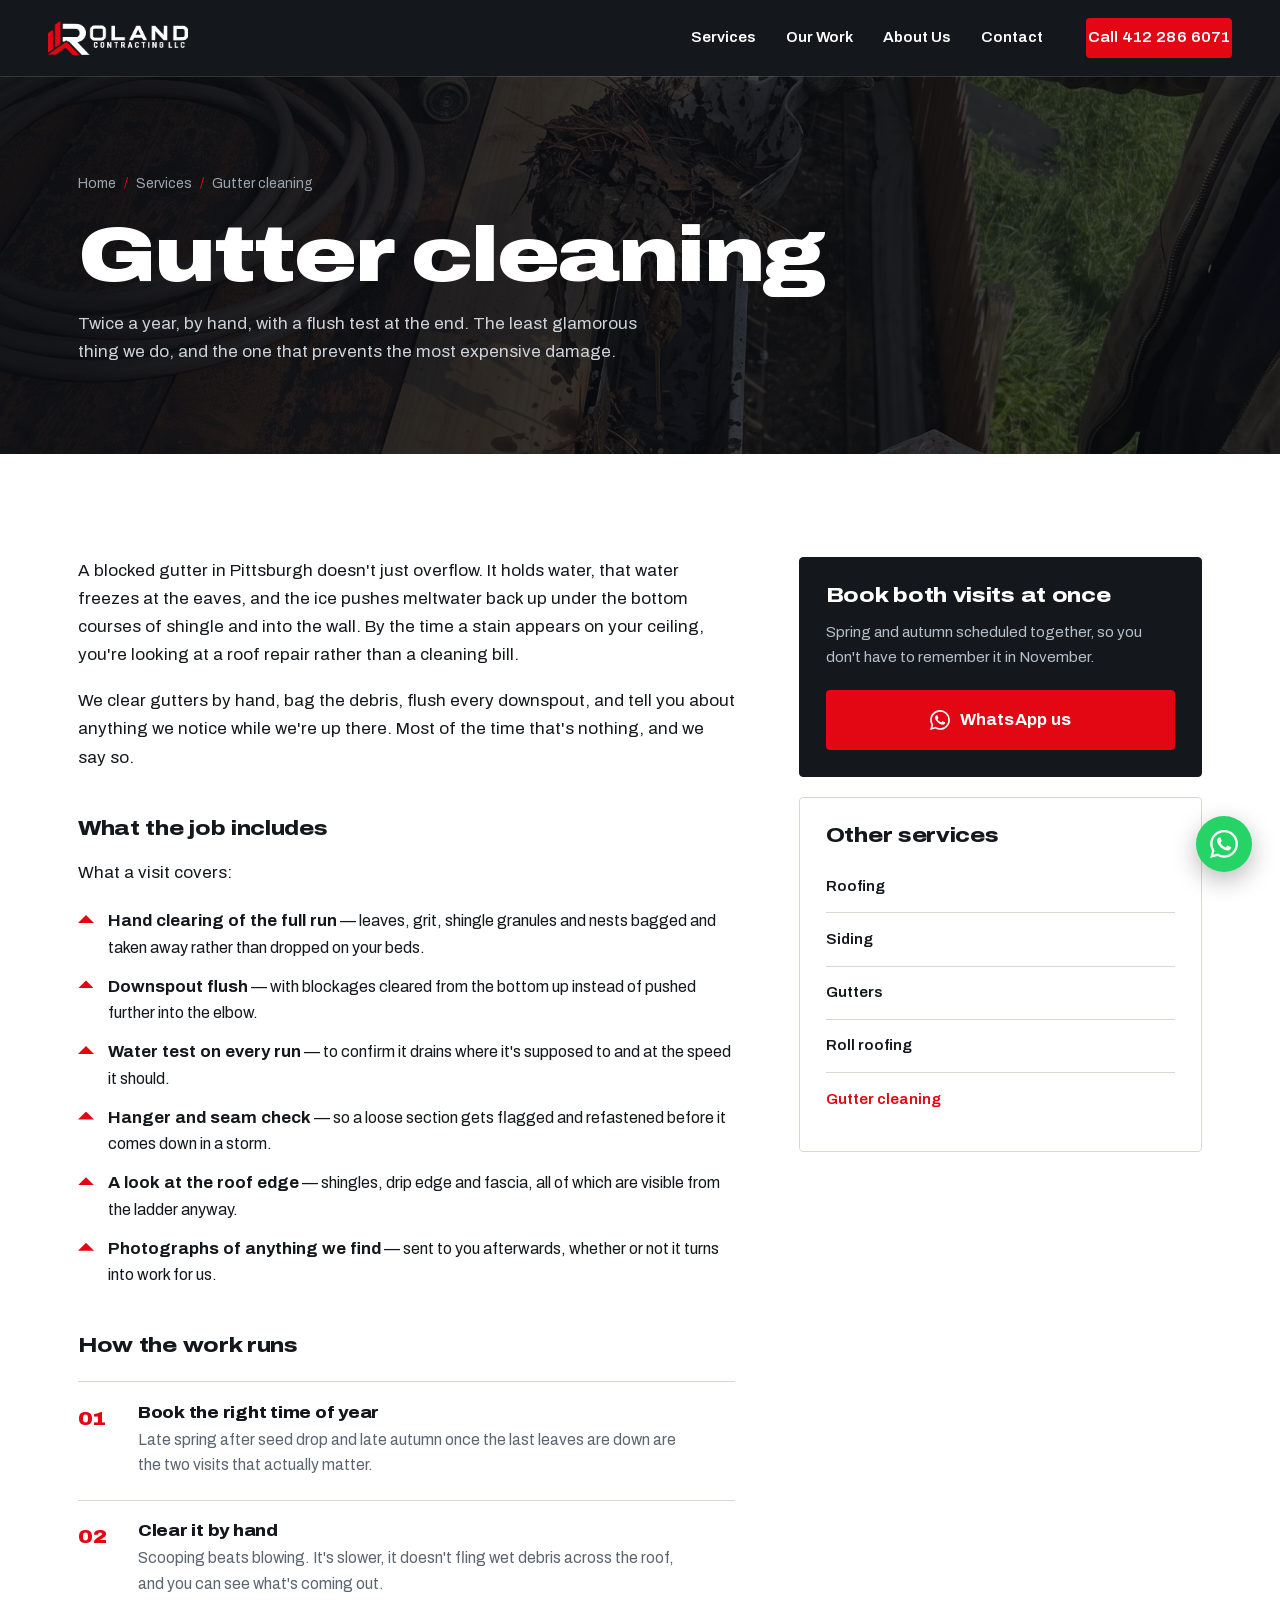
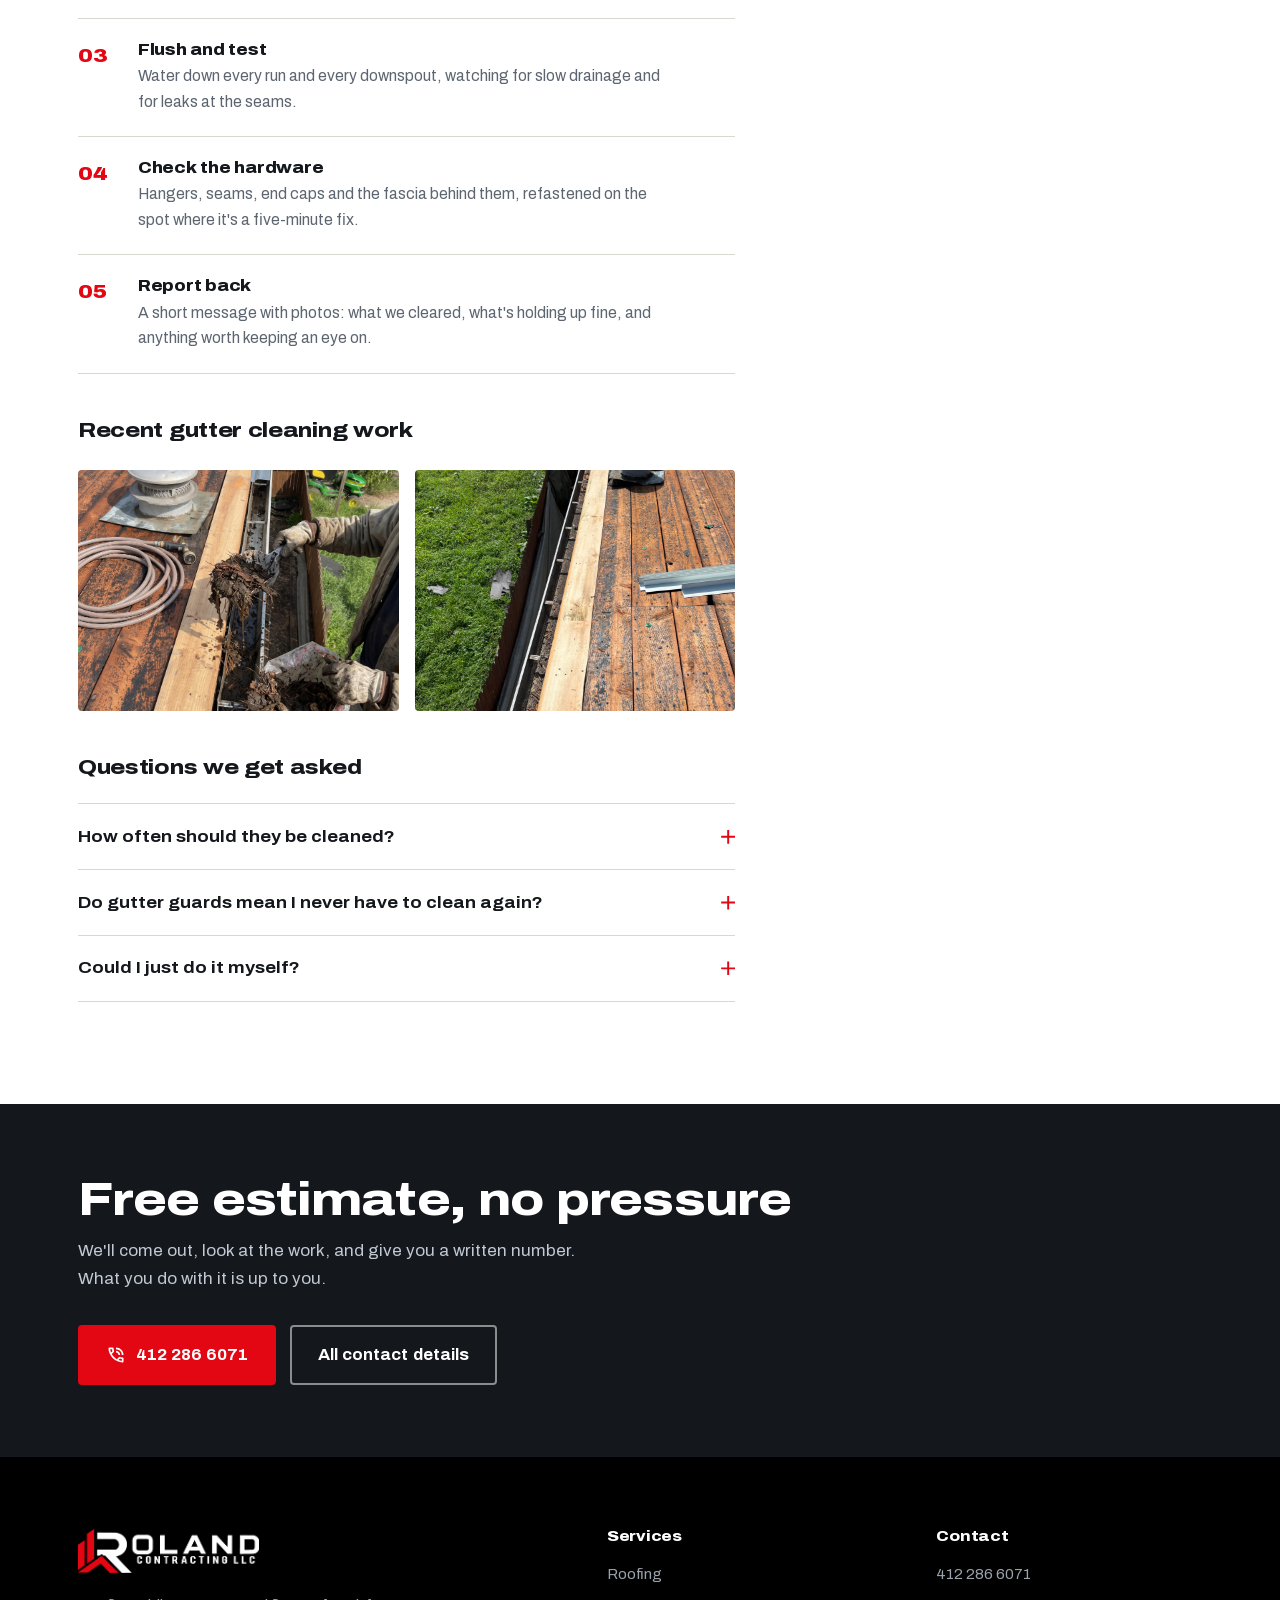
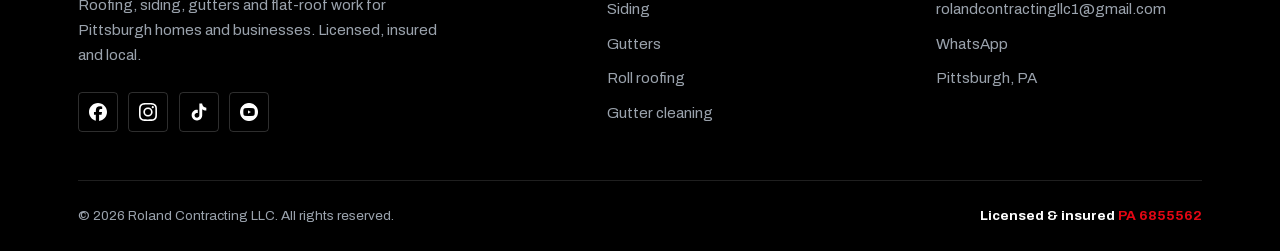
==== service-gutter-cleaning.html @ cc504f47 "v2" ====
<!DOCTYPE html>
<html lang="en">
<head>
    <meta charset="UTF-8">
    <meta name="viewport" content="width=device-width, initial-scale=1.0">
    <title>Gutter cleaning — Roland Contracting LLC | Pittsburgh, PA</title>
    <meta name="description" content="Gutter cleaning in Pittsburgh, PA. Hand clear-out, downspout flush and a condition check, spring and fall.">

    <link rel="icon" href="assets/logo-roland.png">
    <link rel="preload" href="assets/fonts/archivo-var.woff2" as="font" type="font/woff2" crossorigin>
    <link rel="stylesheet" href="style.css">
</head>
<body>
    <header class="navbar is-static" id="navbar">
        <a href="index.html" class="nav-logo">
            <img src="assets/logo-roland-white.png" alt="Roland Contracting LLC" class="logo-img">
            <span>ROLAND CONTRACTING LLC</span>
        </a>

        <nav class="nav-links" id="navLinks">
            <a href="services.html">Services</a>
            <a href="index.html#our-work">Our Work</a>
            <a href="index.html#about-us">About Us</a>
            <a href="index.html#contact-us">Contact</a>
            <a class="btn btn-primary nav-cta" href="tel:+14122866071">Call 412 286 6071</a>
        </nav>

        <button class="nav-toggle" id="navToggle" aria-label="Open menu" aria-expanded="false">
            <span></span><span></span><span></span>
        </button>
    </header>

    <main>
        <section class="page-hero page-hero--cleaning">
            <div class="container">
                <ul class="crumbs">
                    <li><a href="index.html">Home</a></li>
                    <li><a href="services.html">Services</a></li>
                    <li>Gutter cleaning</li>
                </ul>
                <h1>Gutter cleaning</h1>
                <p>Twice a year, by hand, with a flush test at the end. The least glamorous thing we do, and the one that prevents the most expensive damage.</p>
            </div>
        </section>

        <section class="section">
            <div class="container detail-grid">
                <div class="prose">
                    <p>A blocked gutter in Pittsburgh doesn't just overflow. It holds water, that water freezes at the eaves, and the ice pushes meltwater back up under the bottom courses of shingle and into the wall. By the time a stain appears on your ceiling, you're looking at a roof repair rather than a cleaning bill.</p>
                    <p>We clear gutters by hand, bag the debris, flush every downspout, and tell you about anything we notice while we're up there. Most of the time that's nothing, and we say so.</p>

                    <h3>What the job includes</h3>
                    <p>What a visit covers:</p>
                    <ul class="checklist">
                        <li><strong>Hand clearing of the full run</strong> — leaves, grit, shingle granules and nests bagged and taken away rather than dropped on your beds.</li>
                        <li><strong>Downspout flush</strong> — with blockages cleared from the bottom up instead of pushed further into the elbow.</li>
                        <li><strong>Water test on every run</strong> — to confirm it drains where it's supposed to and at the speed it should.</li>
                        <li><strong>Hanger and seam check</strong> — so a loose section gets flagged and refastened before it comes down in a storm.</li>
                        <li><strong>A look at the roof edge</strong> — shingles, drip edge and fascia, all of which are visible from the ladder anyway.</li>
                        <li><strong>Photographs of anything we find</strong> — sent to you afterwards, whether or not it turns into work for us.</li>
                    </ul>

                    <h3>How the work runs</h3>
                    <ol class="process">
                        <li>
                            <h4>Book the right time of year</h4>
                            <p>Late spring after seed drop and late autumn once the last leaves are down are the two visits that actually matter.</p>
                        </li>
                        <li>
                            <h4>Clear it by hand</h4>
                            <p>Scooping beats blowing. It's slower, it doesn't fling wet debris across the roof, and you can see what's coming out.</p>
                        </li>
                        <li>
                            <h4>Flush and test</h4>
                            <p>Water down every run and every downspout, watching for slow drainage and for leaks at the seams.</p>
                        </li>
                        <li>
                            <h4>Check the hardware</h4>
                            <p>Hangers, seams, end caps and the fascia behind them, refastened on the spot where it's a five-minute fix.</p>
                        </li>
                        <li>
                            <h4>Report back</h4>
                            <p>A short message with photos: what we cleared, what's holding up fine, and anything worth keeping an eye on.</p>
                        </li>
                    </ol>

                    <h3>Recent gutter cleaning work</h3>
                    <div class="detail-gallery">
                        <img src="assets/trabajos/cleaning_gutters/cleaning_gemini.jpeg" alt="Debris being cleared out of a gutter by hand" loading="lazy">
                        <img src="assets/trabajos/gutters/gutters2.jpeg" alt="Clear gutter run along a roof edge" loading="lazy">
                    </div>

                    <h3>Questions we get asked</h3>
                    <div class="faq">
                        <details>
                            <summary>How often should they be cleaned?</summary>
                            <p>Twice a year covers most houses. Under heavy tree cover, make it three. If you can't remember the last time, that's the answer to when.</p>
                        </details>
                        <details>
                            <summary>Do gutter guards mean I never have to clean again?</summary>
                            <p>No, and anyone who tells you otherwise is selling guards. They cut the volume down a great deal, but fine grit and seed still get through and downspouts still need flushing.</p>
                        </details>
                        <details>
                            <summary>Could I just do it myself?</summary>
                            <p>Plenty of people do, and on a single-storey house with a shallow pitch that's a reasonable Saturday. Most gutter injuries happen on the second storey of a house built into a hillside, which describes an awful lot of Pittsburgh.</p>
                        </details>
                    </div>
                </div>

                <aside class="sidebar">
                    <div class="side-card side-card--dark">
                        <h3>Book both visits at once</h3>
                        <p>Spring and autumn scheduled together, so you don't have to remember it in November.</p>
                        <a class="btn btn-primary" href="https://wa.me/14122866071" target="_blank" rel="noopener">
                            <img src="assets/iconos/whatsapp.svg" alt="" aria-hidden="true" class="icon-white"> WhatsApp us
                        </a>
                    </div>

                    <div class="side-card">
                        <h3>Other services</h3>
                        <nav class="side-nav">
                            <a href="service-roofing.html">Roofing</a>
                            <a href="service-siding.html">Siding</a>
                            <a href="service-gutters.html">Gutters</a>
                            <a href="service-roll-roof.html">Roll roofing</a>
                            <a href="service-gutter-cleaning.html" aria-current="page">Gutter cleaning</a>
                        </nav>
                    </div>
                </aside>
            </div>
        </section>

        <section class="cta-strip">
            <div class="container cta-strip-inner">
                <div>
                    <h2>Free estimate, no pressure</h2>
                    <p>We'll come out, look at the work, and give you a written number. What you do with it is up to you.</p>
                </div>
                <div class="btn-row">
                    <a class="btn btn-primary" href="tel:+14122866071">
                        <img src="assets/iconos/phone.svg" alt="" aria-hidden="true" class="icon-white"> 412 286 6071
                    </a>
                    <a class="btn btn-ghost" href="index.html#contact-us">All contact details</a>
                </div>
            </div>
        </section>
    </main>

    <footer class="footer">
        <div class="container">
            <div class="footer-grid">
                <div class="footer-brand">
                    <img src="assets/logo-roland-white.png" alt="Roland Contracting LLC" class="footer-logo">
                    <p>
                        Roofing, siding, gutters and flat-roof work for Pittsburgh homes and
                        businesses. Licensed, insured and local.
                    </p>
                    <ul class="socials">
                        <li><a href="#" aria-label="Facebook"><img src="assets/iconos/facebook.svg" alt="" class="icon-white"></a></li>
                        <li><a href="#" aria-label="Instagram"><img src="assets/iconos/instagram.svg" alt="" class="icon-white"></a></li>
                        <li><a href="#" aria-label="TikTok"><img src="assets/iconos/tiktok.svg" alt="" class="icon-white"></a></li>
                        <li><a href="#" aria-label="YouTube"><img src="assets/iconos/youtube.png" alt="" class="icon-white"></a></li>
                    </ul>
                </div>

                <div>
                    <h4>Services</h4>
                    <ul>
                        <li><a href="service-roofing.html">Roofing</a></li>
                        <li><a href="service-siding.html">Siding</a></li>
                        <li><a href="service-gutters.html">Gutters</a></li>
                        <li><a href="service-roll-roof.html">Roll roofing</a></li>
                        <li><a href="service-gutter-cleaning.html">Gutter cleaning</a></li>
                    </ul>
                </div>

                <div>
                    <h4>Contact</h4>
                    <ul>
                        <li><a href="tel:+14122866071">412 286 6071</a></li>
                        <li><a href="mailto:rolandcontractingllc1@gmail.com">rolandcontractingllc1@gmail.com</a></li>
                        <li><a href="https://wa.me/14122866071" target="_blank" rel="noopener">WhatsApp</a></li>
                        <li>Pittsburgh, PA</li>
                    </ul>
                </div>
            </div>

            <div class="footer-bottom">
                <p>&copy; 2026 Roland Contracting LLC. All rights reserved.</p>
                <p class="license-tag">Licensed &amp; insured <span>PA 6855562</span></p>
            </div>
        </div>
    </footer>

    <a class="wa-float" href="https://wa.me/14122866071" target="_blank" rel="noopener" aria-label="Message us on WhatsApp">
        <img src="assets/iconos/whatsapp.svg" alt="" aria-hidden="true" class="icon-white">
    </a>

    <script src="main.js"></script>
</body>
</html>
---- style.css ----
/* =========================================================
   ROLAND CONTRACTING LLC — Pittsburgh, PA
   style.css
   ---------------------------------------------------------
   Palette : brand red + storm slate + bone
   Type    : Archivo variable (width axis echoes the logo)
   Device  : the "pitch line" — one roof slope at the hero
   ========================================================= */

/* ---------- 0. Type face -------------------------------
   Archivo variable, self-hosted. Both axes are live, so the
   width axis can be pushed wide to echo the logo lettering. */
@font-face {
  font-family: "Archivo";
  src: url("assets/fonts/archivo-var.woff2") format("woff2");
  font-weight: 100 900;
  font-stretch: 62% 125%;
  font-style: normal;
  font-display: swap;
}

/* ---------- 1. Tokens ---------------------------------- */
:root {
  /* brand */
  --red:        #e30613;
  --red-700:    #b00410;
  --red-050:    #fdeef0;

  /* storm slate — echoes the sky in the hero photography */
  --slate-900:  #14181d;
  --slate-800:  #1e242b;
  --slate-700:  #2b333c;
  --slate-500:  #59636f;
  --slate-300:  #aab2bb;

  /* light */
  --bone:       #f4f3f0;
  --bone-200:   #e3e1dc;
  --white:      #ffffff;
  --black:      #000000;

  /* semantic */
  --text:       var(--slate-900);
  --text-soft:  #5c6570;
  --line:       #d9d7d2;
  --line-dark:  rgba(255, 255, 255, .14);

  /* geometry */
  --radius:     4px;
  --radius-lg:  8px;
  --container:  1220px;
  --gutter:     clamp(1.25rem, 4vw, 3rem);
  --section-y:  clamp(4rem, 8vw, 7.5rem);
  --nav-h:      76px;

  /* motion */
  --ease:       cubic-bezier(.2, .7, .3, 1);
}

/* ---------- 2. Reset ----------------------------------- */
*,
*::before,
*::after { box-sizing: border-box; }

* { margin: 0; }

html {
  -webkit-text-size-adjust: 100%;
  scroll-behavior: smooth;
  scroll-padding-top: calc(var(--nav-h) + 1rem);
}

body {
  font-family: "Archivo", "Helvetica Neue", Arial, sans-serif;
  font-size: 1.0625rem;
  line-height: 1.65;
  color: var(--text);
  background: var(--white);
  -webkit-font-smoothing: antialiased;
  overflow-x: hidden;
}

img,
svg,
video {
  display: block;
  max-width: 100%;
  height: auto;
}

a { color: inherit; }

ul, ol { list-style: none; padding: 0; }

button {
  font: inherit;
  color: inherit;
  border: 0;
  background: none;
  cursor: pointer;
}

:focus-visible {
  outline: 3px solid var(--red);
  outline-offset: 3px;
  border-radius: 2px;
}

::selection {
  background: var(--red);
  color: var(--white);
}

/* ---------- 3. Typography ------------------------------ */
h1, h2, h3, h4 {
  font-family: "Archivo", "Arial Black", sans-serif;
  font-variation-settings: "wdth" 118;
  font-weight: 800;
  line-height: 1.05;
  letter-spacing: -0.015em;
  text-wrap: balance;
}

h1 {
  font-size: clamp(2.5rem, 6.4vw, 4.9rem);
  font-variation-settings: "wdth" 122;
  font-weight: 900;
  line-height: .96;
  letter-spacing: -0.025em;
}

h2 { font-size: clamp(1.85rem, 3.6vw, 2.9rem); }
h3 { font-size: clamp(1.15rem, 1.6vw, 1.4rem); line-height: 1.2; }
h4 { font-size: 1.0625rem; font-variation-settings: "wdth" 108; }

p { text-wrap: pretty; }

.lead {
  font-size: clamp(1.075rem, 1.6vw, 1.28rem);
  line-height: 1.6;
  color: var(--text-soft);
  max-width: 62ch;
}

/* ---------- 4. Layout utilities ------------------------ */
.container {
  width: 100%;
  max-width: var(--container);
  margin-inline: auto;
  padding-inline: var(--gutter);
}

.section { padding-block: var(--section-y); }

.section-head { max-width: 66ch; margin-bottom: clamp(2.25rem, 4vw, 3.5rem); }
.section-head p { margin-top: 1rem; }

/* The gable mark — taken from the chevron in the logo.
   Used instead of a generic all-caps eyebrow label. */
.mark {
  display: block;
  width: 34px;
  height: 15px;
  margin-bottom: 1.25rem;
  background: var(--red);
  clip-path: polygon(0 100%, 50% 0, 100% 100%, 74% 100%, 50% 51%, 26% 100%);
}

/* Surfaces */
.surface-dark {
  background-color: var(--slate-900);
  color: var(--white);
}
.surface-dark .lead,
.surface-dark p { color: #c8ced6; }

.surface-bone { background-color: var(--bone); }

.surface-texture-light {
  background-color: var(--bone);
  background-image: url("assets/fondo_3.jpeg");
  background-size: cover;
  background-position: center;
}

.surface-texture-dark {
  position: relative;
  isolation: isolate;
  background-color: var(--slate-900);
  color: var(--white);
}
.surface-texture-dark::before {
  content: "";
  position: absolute;
  inset: 0;
  z-index: -1;
  background:
    linear-gradient(90deg, rgba(20, 24, 29, .93) 0%, rgba(20, 24, 29, .68) 100%),
    url("assets/fondo_4.jpeg") center / cover no-repeat;
}
.surface-texture-dark p { color: #c8ced6; }

/* Icon recolouring — the source files ship in mixed colours,
   so they get normalised here instead of duplicating files. */
.icon-white { filter: brightness(0) invert(1); }
.icon-dark  { filter: brightness(0); }

/* ---------- 5. Buttons --------------------------------- */
.btn {
  --btn-bg: var(--red);
  --btn-fg: var(--white);
  display: inline-flex;
  align-items: center;
  justify-content: center;
  gap: .625rem;
  padding: .95rem 1.6rem;
  background: var(--btn-bg);
  color: var(--btn-fg);
  font-weight: 700;
  font-size: .975rem;
  font-variation-settings: "wdth" 108;
  letter-spacing: .005em;
  text-decoration: none;
  border-radius: var(--radius);
  border: 2px solid var(--btn-bg);
  transition: background-color .18s var(--ease),
              border-color .18s var(--ease),
              transform .18s var(--ease);
}

.btn img { width: 20px; height: 20px; flex: none; }

.btn:hover { transform: translateY(-2px); }
.btn:active { transform: translateY(0); }

.btn-primary:hover { --btn-bg: var(--red-700); }

.btn-ghost {
  --btn-bg: transparent;
  --btn-fg: var(--white);
  border-color: rgba(255, 255, 255, .5);
}
.btn-ghost:hover {
  --btn-bg: rgba(255, 255, 255, .12);
  border-color: var(--white);
}

.btn-outline {
  --btn-bg: transparent;
  --btn-fg: var(--slate-900);
  border-color: var(--slate-900);
}
.btn-outline:hover {
  --btn-bg: var(--slate-900);
  --btn-fg: var(--white);
}

.btn-row {
  display: flex;
  flex-wrap: wrap;
  gap: .875rem;
}

/* Text link with a red rule that thickens on hover */
.link-more {
  display: inline-block;
  font-weight: 700;
  font-size: .95rem;
  text-decoration: none;
  padding-bottom: 2px;
  box-shadow: inset 0 -2px 0 var(--red);
  transition: box-shadow .18s var(--ease), color .18s var(--ease);
}
.link-more:hover {
  color: var(--red-700);
  box-shadow: inset 0 -8px 0 var(--red-050);
}

/* ---------- 6. Navbar ---------------------------------- */
.navbar {
  position: fixed;
  inset: 0 0 auto 0;
  z-index: 100;
  height: var(--nav-h);
  display: flex;
  align-items: center;
  justify-content: space-between;
  gap: 1.5rem;
  padding-inline: var(--gutter);
  background: transparent;
  transition: background-color .3s var(--ease), box-shadow .3s var(--ease);
}

.navbar.is-solid {
  background: rgba(16, 19, 24, .95);
  -webkit-backdrop-filter: blur(10px);
  backdrop-filter: blur(10px);
  box-shadow: 0 1px 0 var(--line-dark);
}

/* Inner pages open with a solid bar */
.navbar.is-static {
  background: var(--slate-900);
  box-shadow: 0 1px 0 var(--line-dark);
}

.nav-logo {
  display: flex;
  align-items: center;
  text-decoration: none;
  flex: none;
}

.nav-logo img { height: 34px; width: auto; }

/* The wordmark already lives inside the logo image */
.nav-logo span {
  position: absolute;
  width: 1px; height: 1px;
  overflow: hidden;
  clip-path: inset(50%);
  white-space: nowrap;
}

.nav-links {
  display: flex;
  align-items: center;
  gap: clamp(1.25rem, 2.4vw, 2.25rem);
  margin-left: auto;
}

.nav-links a {
  color: var(--white);
  text-decoration: none;
  font-weight: 600;
  font-size: .95rem;
  padding: .35rem 0;
  position: relative;
}

.nav-links a::after {
  content: "";
  position: absolute;
  left: 0; bottom: 0;
  width: 100%;
  height: 2px;
  background: var(--red);
  transform: scaleX(0);
  transform-origin: left;
  transition: transform .22s var(--ease);
}
.nav-links a:hover::after,
.nav-links a[aria-current="page"]::after { transform: scaleX(1); }

.nav-cta {
  margin-left: .75rem;
  padding: .65rem 1.15rem;
  font-size: .9rem;
}
.nav-cta::after { display: none; }

.nav-toggle {
  display: none;
  width: 44px; height: 44px;
  margin-left: auto;
  padding: 10px;
  flex-direction: column;
  justify-content: space-between;
}
.nav-toggle span {
  display: block;
  height: 2px;
  width: 100%;
  background: var(--white);
  border-radius: 2px;
  transition: transform .25s var(--ease), opacity .2s var(--ease);
}
.nav-toggle[aria-expanded="true"] span:nth-child(1) { transform: translateY(10px) rotate(45deg); }
.nav-toggle[aria-expanded="true"] span:nth-child(2) { opacity: 0; }
.nav-toggle[aria-expanded="true"] span:nth-child(3) { transform: translateY(-10px) rotate(-45deg); }

/* ---------- 7. Hero ------------------------------------ */
.hero {
  position: relative;
  isolation: isolate;
  min-height: min(100svh, 820px);
  display: flex;
  align-items: flex-end;
  padding-top: calc(var(--nav-h) + 3rem);
  padding-bottom: clamp(5rem, 11vw, 9rem);
  color: var(--white);
  overflow: hidden;
}

.hero::before {
  content: "";
  position: absolute;
  inset: 0;
  z-index: -2;
  background: url("assets/fondo_1.jpeg") center 60% / cover no-repeat;
}

.hero::after {
  content: "";
  position: absolute;
  inset: 0;
  z-index: -1;
  background:
    linear-gradient(180deg, rgba(8, 10, 13, .78) 0%, rgba(8, 10, 13, .32) 42%, rgba(8, 10, 13, .9) 100%),
    linear-gradient(95deg, rgba(8, 10, 13, .74) 0%, rgba(8, 10, 13, .08) 62%);
}

/* h1 stays for search engines; the visual headline sits inside .hero-content */
.hero > h1 {
  position: absolute;
  width: 1px; height: 1px;
  overflow: hidden;
  clip-path: inset(50%);
}

.hero-logo { display: none; }

.hero-content {
  position: relative;
  z-index: 3;
  max-width: 60rem;
}

.hero-badge {
  display: inline-flex;
  align-items: center;
  gap: .55rem;
  margin-bottom: 1.5rem;
  padding: .45rem .95rem .45rem .6rem;
  background: rgba(255, 255, 255, .1);
  border: 1px solid rgba(255, 255, 255, .22);
  border-radius: 999px;
  font-size: .82rem;
  font-weight: 600;
  letter-spacing: .01em;
  -webkit-backdrop-filter: blur(6px);
  backdrop-filter: blur(6px);
}
.hero-badge img { width: 18px; height: 18px; }
.hero-badge b { color: #ff5a63; font-weight: 800; }

.hero-title {
  font-family: "Archivo", "Arial Black", sans-serif;
  font-size: clamp(2.6rem, 6.2vw, 4.5rem);
  font-variation-settings: "wdth" 122;
  font-weight: 900;
  line-height: .95;
  letter-spacing: -0.028em;
  text-wrap: balance;
  text-shadow: 0 2px 30px rgba(0, 0, 0, .45);
}

.hero-sub {
  margin-top: 1.35rem;
  max-width: 34rem;
  font-size: clamp(1.05rem, 1.7vw, 1.24rem);
  line-height: 1.55;
  color: #dfe4ea;
}

.hero-name {
  margin-top: 1.15rem;
  font-size: .9rem;
  font-weight: 700;
  letter-spacing: .18em;
  color: #b9c1cb;
}
.hero-name .r { color: #ff5a63; }

.hero-btns { margin-top: 2.1rem; display: flex; flex-wrap: wrap; gap: .875rem; }

/* The pitch line: one roof slope where the hero meets the page */
.hero-ridge {
  position: absolute;
  left: 0; right: 0; bottom: -1px;
  width: 100%;
  height: clamp(38px, 5vw, 74px);
  z-index: 2;
}

/* Entrance — the single orchestrated motion on the page */
.hero-content > * { animation: rise .8s var(--ease) both; }
.hero-content > *:nth-child(1) { animation-delay: .05s; }
.hero-content > *:nth-child(2) { animation-delay: .14s; }
.hero-content > *:nth-child(3) { animation-delay: .23s; }
.hero-content > *:nth-child(4) { animation-delay: .30s; }
.hero-content > *:nth-child(5) { animation-delay: .38s; }

@keyframes rise {
  from { opacity: 0; transform: translateY(22px); }
  to   { opacity: 1; transform: none; }
}

/* ---------- 8. Trust strip ----------------------------- */
.trust {
  background: var(--red);
  color: var(--white);
}

.trust-list { display: grid; grid-template-columns: repeat(3, 1fr); }

.trust-item {
  display: flex;
  align-items: center;
  gap: .9rem;
  padding: 1.5rem clamp(.75rem, 2vw, 1.75rem);
}
.trust-item + .trust-item { border-left: 1px solid rgba(255, 255, 255, .28); }

.trust-item img { width: 34px; height: 34px; flex: none; }

.trust-item h3 {
  font-size: 1rem;
  font-variation-settings: "wdth" 108;
  font-weight: 800;
  line-height: 1.15;
}
.trust-item p {
  margin-top: .15rem;
  font-size: .855rem;
  line-height: 1.35;
  color: rgba(255, 255, 255, .88);
}

/* ---------- 9. Services grid --------------------------- */
.services-grid {
  display: grid;
  grid-template-columns: repeat(auto-fit, minmax(272px, 1fr));
  gap: clamp(1.25rem, 2.4vw, 1.85rem);
}

.service-card {
  display: flex;
  flex-direction: column;
  background: var(--white);
  border: 1px solid var(--line);
  border-radius: var(--radius);
  overflow: hidden;
  transition: border-color .2s var(--ease);
}
.service-card:hover { border-color: var(--slate-500); }

.service-card-media {
  position: relative;
  aspect-ratio: 4 / 3;
  overflow: hidden;
  background: var(--slate-800);
}
.service-card-media img {
  width: 100%; height: 100%;
  object-fit: cover;
  transition: transform .5s var(--ease);
}
.service-card:hover .service-card-media img { transform: scale(1.045); }

.service-card-body {
  padding: 1.35rem 1.4rem 1.5rem;
  display: flex;
  flex-direction: column;
  flex: 1;
}

.service-card-body h3 { margin-bottom: .55rem; }

.service-card-body h3::after {
  content: "";
  display: block;
  width: 30px;
  height: 3px;
  margin-top: .6rem;
  background: var(--red);
}

.service-card-body p {
  font-size: .975rem;
  color: var(--text-soft);
  margin-bottom: 1.25rem;
}

.service-card-body .link-more { margin-top: auto; align-self: flex-start; }

/* Sixth cell in a five-service grid: turns an awkward gap into the ask */
.service-cta {
  display: flex;
  flex-direction: column;
  justify-content: center;
  gap: 1rem;
  padding: 2rem 1.75rem;
  border-radius: var(--radius);
  background: var(--slate-900);
  color: var(--white);
  background-image:
    linear-gradient(180deg, rgba(20, 24, 29, .9), rgba(20, 24, 29, .97)),
    url("assets/fondo_4.jpeg");
  background-size: cover;
  background-position: center;
}
.service-cta p { color: #c1c9d2; font-size: .975rem; }
.service-cta .btn { align-self: flex-start; }

/* ---------- 10. CTA band ------------------------------- */
.franja {
  position: relative;
  isolation: isolate;
  color: var(--white);
  padding-block: clamp(3.5rem, 7vw, 6rem);
  overflow: hidden;
}
.franja::before {
  content: "";
  position: absolute; inset: 0; z-index: -2;
  background: url("assets/fondo_2.jpeg") center / cover no-repeat;
}
.franja::after {
  content: "";
  position: absolute; inset: 0; z-index: -1;
  background: linear-gradient(90deg, rgba(10, 12, 16, .93) 0%, rgba(10, 12, 16, .74) 55%, rgba(10, 12, 16, .42) 100%);
}

.franja-inner {
  display: grid;
  grid-template-columns: 1.35fr .65fr;
  gap: clamp(2rem, 5vw, 4rem);
  align-items: center;
}

.franja p { color: #d3d9e0; margin-top: 1rem; max-width: 48ch; }
.franja .btn-row { margin-top: 1.9rem; }

.experience-box {
  display: flex;
  align-items: center;
  gap: 1rem;
  padding: 1.5rem 1.6rem;
  border: 1px solid rgba(255, 255, 255, .22);
  border-left: 4px solid var(--red);
  border-radius: var(--radius);
  background: rgba(255, 255, 255, .05);
  -webkit-backdrop-filter: blur(4px);
  backdrop-filter: blur(4px);
}

.experience-big {
  font-family: "Archivo", sans-serif;
  font-size: clamp(3.4rem, 6vw, 4.6rem);
  font-variation-settings: "wdth" 122;
  font-weight: 900;
  line-height: .8;
  letter-spacing: -0.04em;
}

.experience-small {
  font-size: .95rem;
  font-weight: 600;
  line-height: 1.25;
  color: #c8ced6;
  max-width: 8ch;
}

/* ---------- 11. Work gallery --------------------------- */
.work-grid {
  display: grid;
  grid-template-columns: repeat(4, 1fr);
  grid-auto-rows: 190px;
  gap: clamp(.65rem, 1.2vw, 1rem);
}

.work-grid figure {
  overflow: hidden;
  border-radius: var(--radius);
  background: var(--slate-800);
}

.work-grid img {
  width: 100%; height: 100%;
  object-fit: cover;
  transition: transform .55s var(--ease);
}
.work-grid figure:hover img { transform: scale(1.05); }

.work-grid figure:nth-child(1) { grid-column: span 2; grid-row: span 2; }
.work-grid figure:nth-child(4) { grid-column: span 2; }
.work-grid figure:nth-child(7) { grid-column: span 2; }

/* ---------- 12. About ---------------------------------- */
.about-grid {
  display: grid;
  grid-template-columns: 1.1fr .9fr;
  gap: clamp(2rem, 5vw, 4.5rem);
  align-items: start;
}

.about-copy p + p { margin-top: 1.35rem; }

.about-truck {
  border-radius: var(--radius);
  overflow: hidden;
  border: 1px solid var(--line-dark);
}
.about-truck img {
  width: 100%;
  aspect-ratio: 666 / 257;
  object-fit: cover;
}
.about-truck figcaption {
  padding: .9rem 1.1rem;
  font-size: .875rem;
  color: #aeb6c0;
  background: rgba(255, 255, 255, .04);
}

.values {
  display: grid;
  grid-template-columns: repeat(auto-fit, minmax(260px, 1fr));
  gap: clamp(1.25rem, 2.5vw, 2rem);
  margin-top: clamp(2.5rem, 5vw, 3.75rem);
  padding-top: clamp(2.5rem, 5vw, 3.5rem);
  border-top: 1px solid var(--line-dark);
}

.values h3 { margin-bottom: .8rem; }
.values p + p { margin-top: .85rem; }

.values ul {
  margin: .85rem 0;
  display: flex;
  flex-direction: column;
  gap: .5rem;
}
.values li {
  position: relative;
  padding-left: 1.4rem;
  font-size: .975rem;
  color: #c8ced6;
}
.values li::before {
  content: "";
  position: absolute;
  left: 0; top: .55em;
  width: 12px; height: 6px;
  background: var(--red);
  clip-path: polygon(0 100%, 50% 0, 100% 100%);
}

/* ---------- 13. Contact -------------------------------- */
.contact-grid {
  display: grid;
  grid-template-columns: 1fr 1fr;
  gap: clamp(2rem, 4.5vw, 4rem);
  align-items: stretch;
}

.contact-list { display: flex; flex-direction: column; gap: 1.35rem; }

.contact-row {
  display: flex;
  gap: 1rem;
  align-items: flex-start;
  text-decoration: none;
}

.contact-ico {
  flex: none;
  width: 46px; height: 46px;
  display: grid;
  place-items: center;
  background: var(--slate-900);
  border-radius: var(--radius);
  transition: background-color .2s var(--ease);
}
.contact-ico img { width: 22px; height: 22px; }

.contact-row:hover .contact-ico { background: var(--red); }

.contact-row h4 { margin-bottom: .1rem; }
.contact-row p { font-size: .975rem; color: var(--text-soft); }

.contact-map {
  border: 1px solid var(--line);
  border-radius: var(--radius);
  overflow: hidden;
  min-height: 400px;
  background: var(--bone-200);
}
.contact-map iframe {
  display: block;
  width: 100%;
  height: 100%;
  min-height: 400px;
  border: 0;
}

.hours {
  margin-top: 2.25rem;
  padding-top: 1.75rem;
  border-top: 1px solid var(--line);
}
.hours h4 { margin-bottom: .75rem; }
.hours dl {
  display: grid;
  grid-template-columns: auto 1fr;
  gap: .4rem 1.5rem;
  font-size: .95rem;
  max-width: 24rem;
}
.hours dt { font-weight: 600; }
.hours dd { margin: 0; color: var(--text-soft); text-align: right; }

/* ---------- 14. Footer --------------------------------- */
.footer {
  background: var(--black);
  color: #9aa2ac;
  padding-block: clamp(3rem, 6vw, 4.5rem) 0;
  font-size: .95rem;
}

.footer-grid {
  display: grid;
  grid-template-columns: 1.4fr .8fr .8fr;
  gap: clamp(2rem, 5vw, 4rem);
  padding-bottom: 3rem;
}

.footer-logo { height: 44px; width: auto; margin-bottom: 1.25rem; }

.footer-brand p { max-width: 40ch; }

.footer h4 {
  color: var(--white);
  margin-bottom: 1.1rem;
  font-size: .95rem;
  font-variation-settings: "wdth" 110;
}

.footer ul { display: flex; flex-direction: column; gap: .6rem; }
.footer a { text-decoration: none; transition: color .18s var(--ease); }
.footer a:hover { color: var(--white); }

.footer .socials { flex-direction: row; gap: .65rem; margin-top: 1.5rem; }
.socials a {
  width: 40px; height: 40px;
  display: grid;
  place-items: center;
  border: 1px solid rgba(255, 255, 255, .18);
  border-radius: var(--radius);
  transition: background-color .18s var(--ease), border-color .18s var(--ease);
}
.socials a:hover { background: var(--red); border-color: var(--red); }
.socials img { width: 18px; height: 18px; }

.footer-bottom {
  display: flex;
  flex-wrap: wrap;
  justify-content: space-between;
  gap: .75rem;
  padding-block: 1.5rem;
  border-top: 1px solid rgba(255, 255, 255, .12);
  font-size: .85rem;
}

.license-tag { color: var(--white); font-weight: 700; }
.license-tag span { color: var(--red); }

/* ---------- 15. Inner page header ---------------------- */
.page-hero {
  position: relative;
  isolation: isolate;
  color: var(--white);
  padding-top: calc(var(--nav-h) + clamp(3.5rem, 8vw, 6rem));
  padding-bottom: clamp(3rem, 7vw, 5.5rem);
  overflow: hidden;
}
.page-hero::before {
  content: "";
  position: absolute; inset: 0; z-index: -2;
  background-position: center;
  background-size: cover;
  background-image: url("assets/fondo_4.jpeg");
}
.page-hero::after {
  content: "";
  position: absolute; inset: 0; z-index: -1;
  background: linear-gradient(100deg, rgba(10, 12, 16, .94) 10%, rgba(10, 12, 16, .66) 100%);
}
.page-hero p { color: #cdd3da; margin-top: 1.15rem; max-width: 58ch; }

.page-hero--roofing::before  { background-image: url("assets/trabajos/roofing/roof2.jpeg"); }
.page-hero--siding::before   { background-image: url("assets/trabajos/siding/siding2.jpeg"); }
.page-hero--gutters::before  { background-image: url("assets/trabajos/gutters/gutters2.jpeg"); }
.page-hero--rollroof::before { background-image: url("assets/trabajos/roll_roof/roll_roof_gemini.jpeg"); }
.page-hero--cleaning::before { background-image: url("assets/trabajos/cleaning_gutters/cleaning_gemini.jpeg"); }

.crumbs {
  display: flex;
  flex-wrap: wrap;
  gap: .5rem;
  margin-bottom: 1.35rem;
  font-size: .875rem;
  color: #9aa4b0;
}
.crumbs a { text-decoration: none; }
.crumbs a:hover { color: var(--white); }
.crumbs li { display: flex; gap: .5rem; }
.crumbs li + li::before { content: "/"; color: var(--red); }

/* ---------- 16. Service detail content ----------------- */
.detail-grid {
  display: grid;
  grid-template-columns: minmax(0, 1.55fr) minmax(0, .95fr);
  gap: clamp(2rem, 5vw, 4.5rem);
  align-items: start;
}

.prose > * + * { margin-top: 1.15rem; }
.prose p { max-width: 68ch; }
.prose h3 { margin-top: 2.75rem; }
.prose > h3:first-child { margin-top: 0; }

/* Checklist — what a job includes */
.checklist { display: grid; gap: .8rem; margin-top: 1.35rem; }
.checklist li {
  position: relative;
  padding-left: 1.9rem;
  font-size: 1rem;
}
.checklist li::before {
  content: "";
  position: absolute;
  left: 0; top: .42em;
  width: 16px; height: 8px;
  background: var(--red);
  clip-path: polygon(0 100%, 50% 0, 100% 100%);
}
.checklist strong { font-variation-settings: "wdth" 106; }

/* Process — genuinely a sequence, so it is numbered */
.process { counter-reset: step; margin-top: 1.5rem; }
.process li {
  counter-increment: step;
  position: relative;
  padding: 1.35rem 0 1.35rem 3.75rem;
  border-top: 1px solid var(--line);
}
.process li:last-child { border-bottom: 1px solid var(--line); }
.process li::before {
  content: counter(step, decimal-leading-zero);
  position: absolute;
  left: 0; top: 1.35rem;
  font-family: "Archivo", sans-serif;
  font-weight: 900;
  font-variation-settings: "wdth" 118;
  font-size: 1.15rem;
  color: var(--red);
}
.process h4 { margin-bottom: .3rem; }
.process p { font-size: .975rem; color: var(--text-soft); max-width: 60ch; }

/* Sidebar */
.sidebar {
  position: sticky;
  top: calc(var(--nav-h) + 1.5rem);
  display: grid;
  gap: 1.25rem;
}

.side-card {
  padding: 1.6rem;
  border: 1px solid var(--line);
  border-radius: var(--radius);
  background: var(--white);
}
.side-card h3 { margin-bottom: .75rem; }
.side-card p { font-size: .95rem; color: var(--text-soft); margin-bottom: 1.25rem; }
.side-card .btn { width: 100%; }

.side-card--dark {
  background: var(--slate-900);
  border-color: var(--slate-900);
  color: var(--white);
}
.side-card--dark p { color: #b6bec8; }

.side-nav { display: grid; }
.side-nav a {
  display: flex;
  align-items: center;
  justify-content: space-between;
  gap: 1rem;
  padding: .85rem 0;
  border-bottom: 1px solid var(--line);
  text-decoration: none;
  font-weight: 600;
  font-size: .95rem;
  transition: color .18s var(--ease), padding-left .18s var(--ease);
}
.side-nav a:hover { color: var(--red); padding-left: .4rem; }
.side-nav a[aria-current="page"] { color: var(--red); }
.side-nav a:last-child { border-bottom: 0; }

/* Detail gallery */
.detail-gallery {
  display: grid;
  grid-template-columns: repeat(auto-fit, minmax(190px, 1fr));
  gap: clamp(.7rem, 1.4vw, 1rem);
  margin-top: 1.75rem;
}
.detail-gallery img {
  width: 100%;
  aspect-ratio: 4 / 3;
  object-fit: cover;
  border-radius: var(--radius);
}

/* FAQ */
.faq { margin-top: 1.5rem; }
.faq details {
  border-top: 1px solid var(--line);
  padding: 1.15rem 0;
}
.faq details:last-of-type { border-bottom: 1px solid var(--line); }
.faq summary {
  display: flex;
  justify-content: space-between;
  align-items: center;
  gap: 1.5rem;
  cursor: pointer;
  font-weight: 700;
  font-variation-settings: "wdth" 108;
  list-style: none;
}
.faq summary::-webkit-details-marker { display: none; }
.faq summary::after {
  content: "";
  flex: none;
  width: 14px; height: 14px;
  background: var(--red);
  clip-path: polygon(43% 0, 57% 0, 57% 43%, 100% 43%, 100% 57%, 57% 57%, 57% 100%, 43% 100%, 43% 57%, 0 57%, 0 43%, 43% 43%);
  transition: transform .22s var(--ease);
}
.faq details[open] summary::after { transform: rotate(135deg); }
.faq details p { margin-top: .85rem; font-size: .975rem; color: var(--text-soft); max-width: 68ch; }

/* Final CTA on inner pages */
.cta-strip {
  background: var(--slate-900);
  color: var(--white);
  padding-block: clamp(3rem, 6vw, 4.5rem);
}
.cta-strip-inner {
  display: flex;
  flex-wrap: wrap;
  align-items: center;
  justify-content: space-between;
  gap: 2rem;
}
.cta-strip p { color: #c1c9d2; margin-top: .75rem; max-width: 52ch; }

/* Stats row on the services index */
.stats-row {
  display: grid;
  grid-template-columns: repeat(auto-fit, minmax(200px, 1fr));
  gap: 1.75rem;
  margin-top: clamp(2.5rem, 5vw, 3.5rem);
  padding-top: clamp(2rem, 4vw, 3rem);
  border-top: 1px solid var(--line);
}
.stat b {
  display: block;
  font-family: "Archivo", sans-serif;
  font-size: 2.4rem;
  font-variation-settings: "wdth" 120;
  font-weight: 900;
  line-height: 1;
  letter-spacing: -0.03em;
  color: var(--red);
  margin-bottom: .5rem;
}
.stat p { font-size: .95rem; color: var(--text-soft); }

/* Floating WhatsApp shortcut */
.wa-float {
  position: fixed;
  right: clamp(1rem, 3vw, 1.75rem);
  bottom: clamp(1rem, 3vw, 1.75rem);
  z-index: 90;
  width: 56px; height: 56px;
  display: grid;
  place-items: center;
  background: #25d366;
  border-radius: 50%;
  box-shadow: 0 8px 24px rgba(0, 0, 0, .28);
  transition: transform .2s var(--ease);
}
.wa-float img { width: 28px; height: 28px; }
.wa-float:hover { transform: scale(1.07); }

/* =========================================================
   17. Responsive
   ========================================================= */
@media (max-width: 1080px) {
  .franja-inner { grid-template-columns: 1fr; }
  .experience-box { justify-self: start; }
  .detail-grid { grid-template-columns: 1fr; }
  .sidebar {
    position: static;
    grid-template-columns: repeat(auto-fit, minmax(260px, 1fr));
  }
  .footer-grid { grid-template-columns: 1fr 1fr; }
  .footer-brand { grid-column: 1 / -1; }
}

@media (max-width: 900px) {
  :root { --nav-h: 64px; }

  .nav-toggle { display: flex; }

  .nav-links {
    position: fixed;
    inset: var(--nav-h) 0 auto 0;
    flex-direction: column;
    align-items: stretch;
    gap: 0;
    padding: 1rem var(--gutter) 1.75rem;
    background: rgba(16, 19, 24, .98);
    -webkit-backdrop-filter: blur(12px);
    backdrop-filter: blur(12px);
    border-top: 1px solid var(--line-dark);
    transform: translateY(-130%);
    transition: transform .32s var(--ease);
    max-height: calc(100dvh - var(--nav-h));
    overflow-y: auto;
  }
  .nav-links.is-open { transform: translateY(0); }
  .nav-links a {
    padding: .95rem 0;
    font-size: 1.05rem;
    border-bottom: 1px solid var(--line-dark);
  }
  .nav-links a::after { display: none; }
  .nav-links .nav-cta {
    margin: 1.25rem 0 0;
    border-bottom: 0;
    padding: .9rem 1.15rem;
  }

  .about-grid,
  .contact-grid { grid-template-columns: 1fr; }

  .trust-list { grid-template-columns: 1fr; }
  .trust-item + .trust-item {
    border-left: 0;
    border-top: 1px solid rgba(255, 255, 255, .28);
  }

  .work-grid {
    grid-template-columns: repeat(2, 1fr);
    grid-auto-rows: 150px;
  }
  .work-grid figure:nth-child(1) { grid-column: span 2; grid-row: span 2; }
  .work-grid figure:nth-child(4),
  .work-grid figure:nth-child(7) { grid-column: auto; }
}

@media (max-width: 560px) {
  body { font-size: 1rem; }

  .hero { min-height: 92svh; align-items: center; }
  .hero-btns .btn { width: 100%; }

  .footer-grid { grid-template-columns: 1fr; }
  .footer-bottom { flex-direction: column; }

  .work-grid { grid-auto-rows: 128px; }

  .cta-strip-inner { flex-direction: column; align-items: flex-start; }
  .cta-strip .btn { width: 100%; }

  .experience-box { width: 100%; }

  .process li { padding-left: 3rem; }

  .hours dd { text-align: left; }
  .hours dl { grid-template-columns: 1fr; gap: 0 0; }
  .hours dd { margin-bottom: .6rem; }
}

/* =========================================================
   18. Accessibility & print
   ========================================================= */
@media (prefers-reduced-motion: reduce) {
  html { scroll-behavior: auto; }
  *,
  *::before,
  *::after {
    animation-duration: .01ms !important;
    animation-iteration-count: 1 !important;
    transition-duration: .01ms !important;
  }
  .hero-content > * { opacity: 1; transform: none; }
}

@media print {
  .navbar, .wa-float, .hero-ridge, .contact-map { display: none; }
  body { color: #000; }
  .surface-dark,
  .surface-texture-dark,
  .franja,
  .hero { background: none; color: #000; }
}
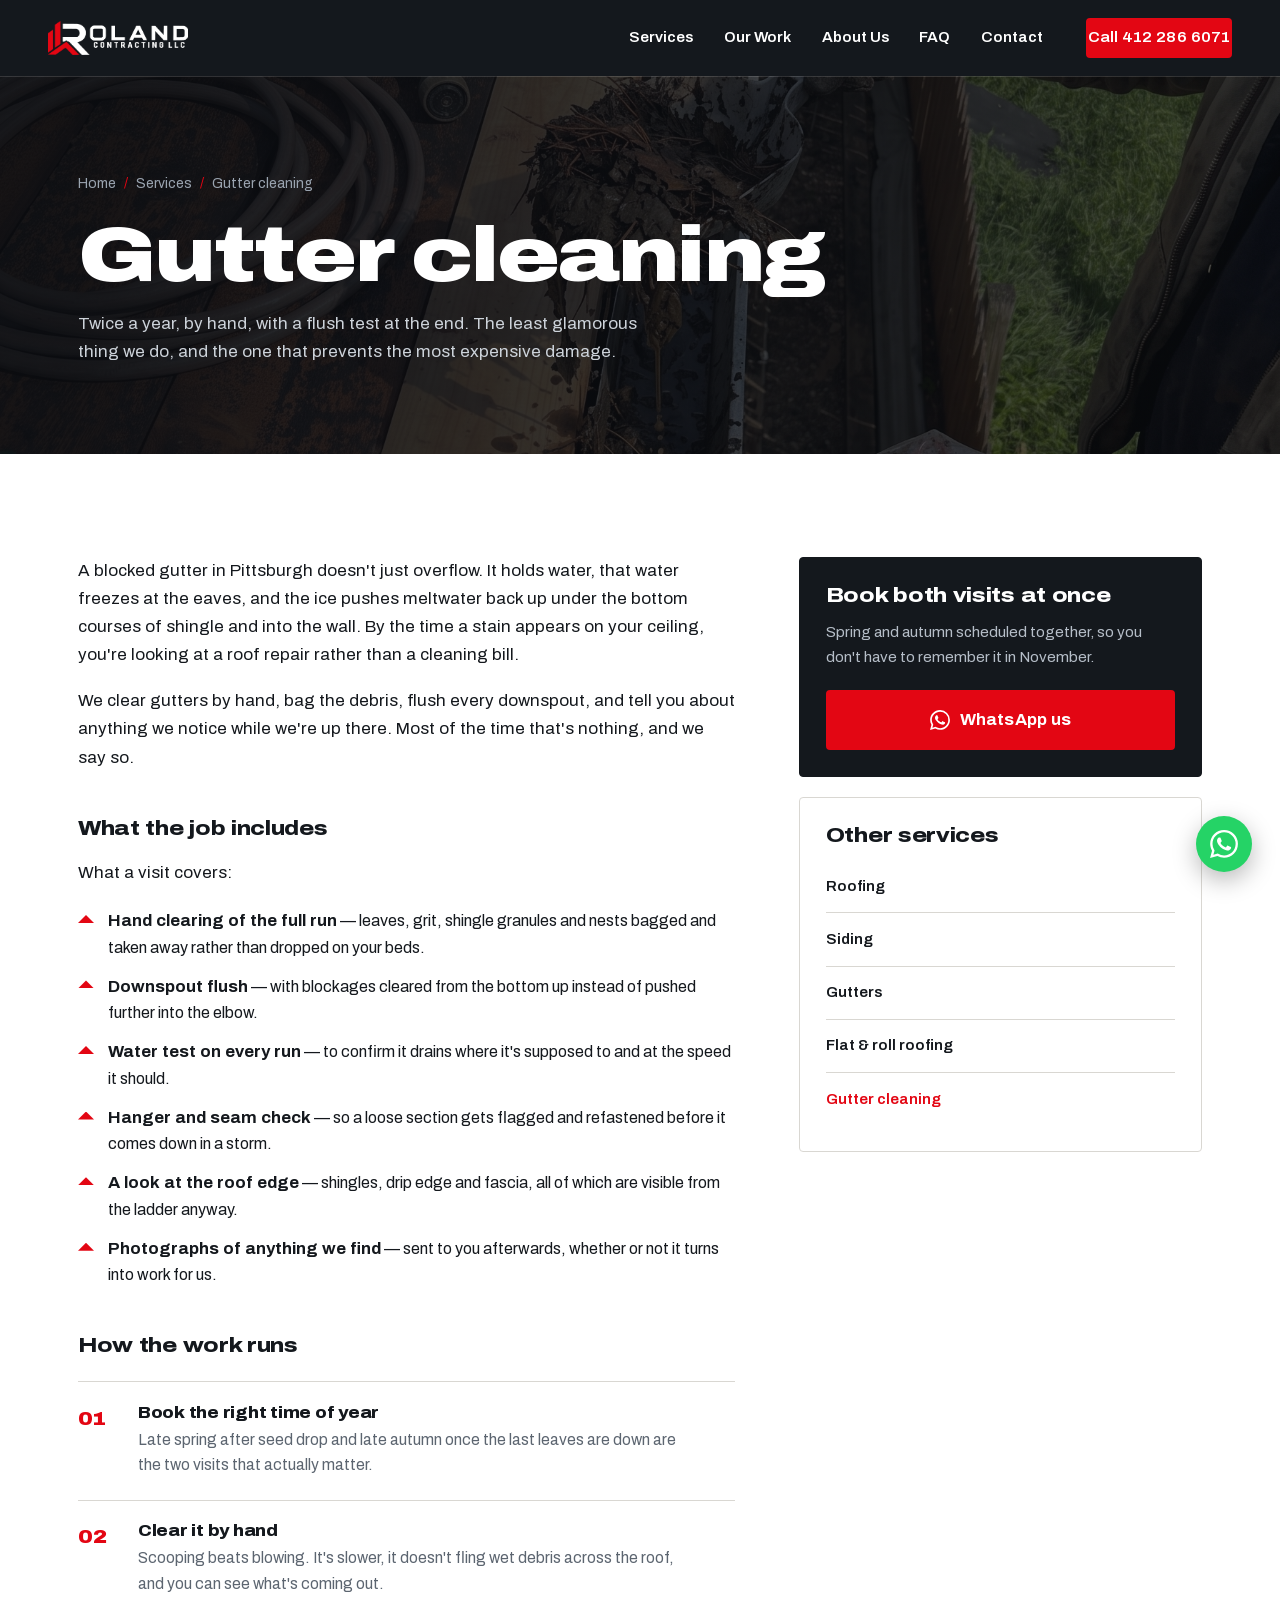
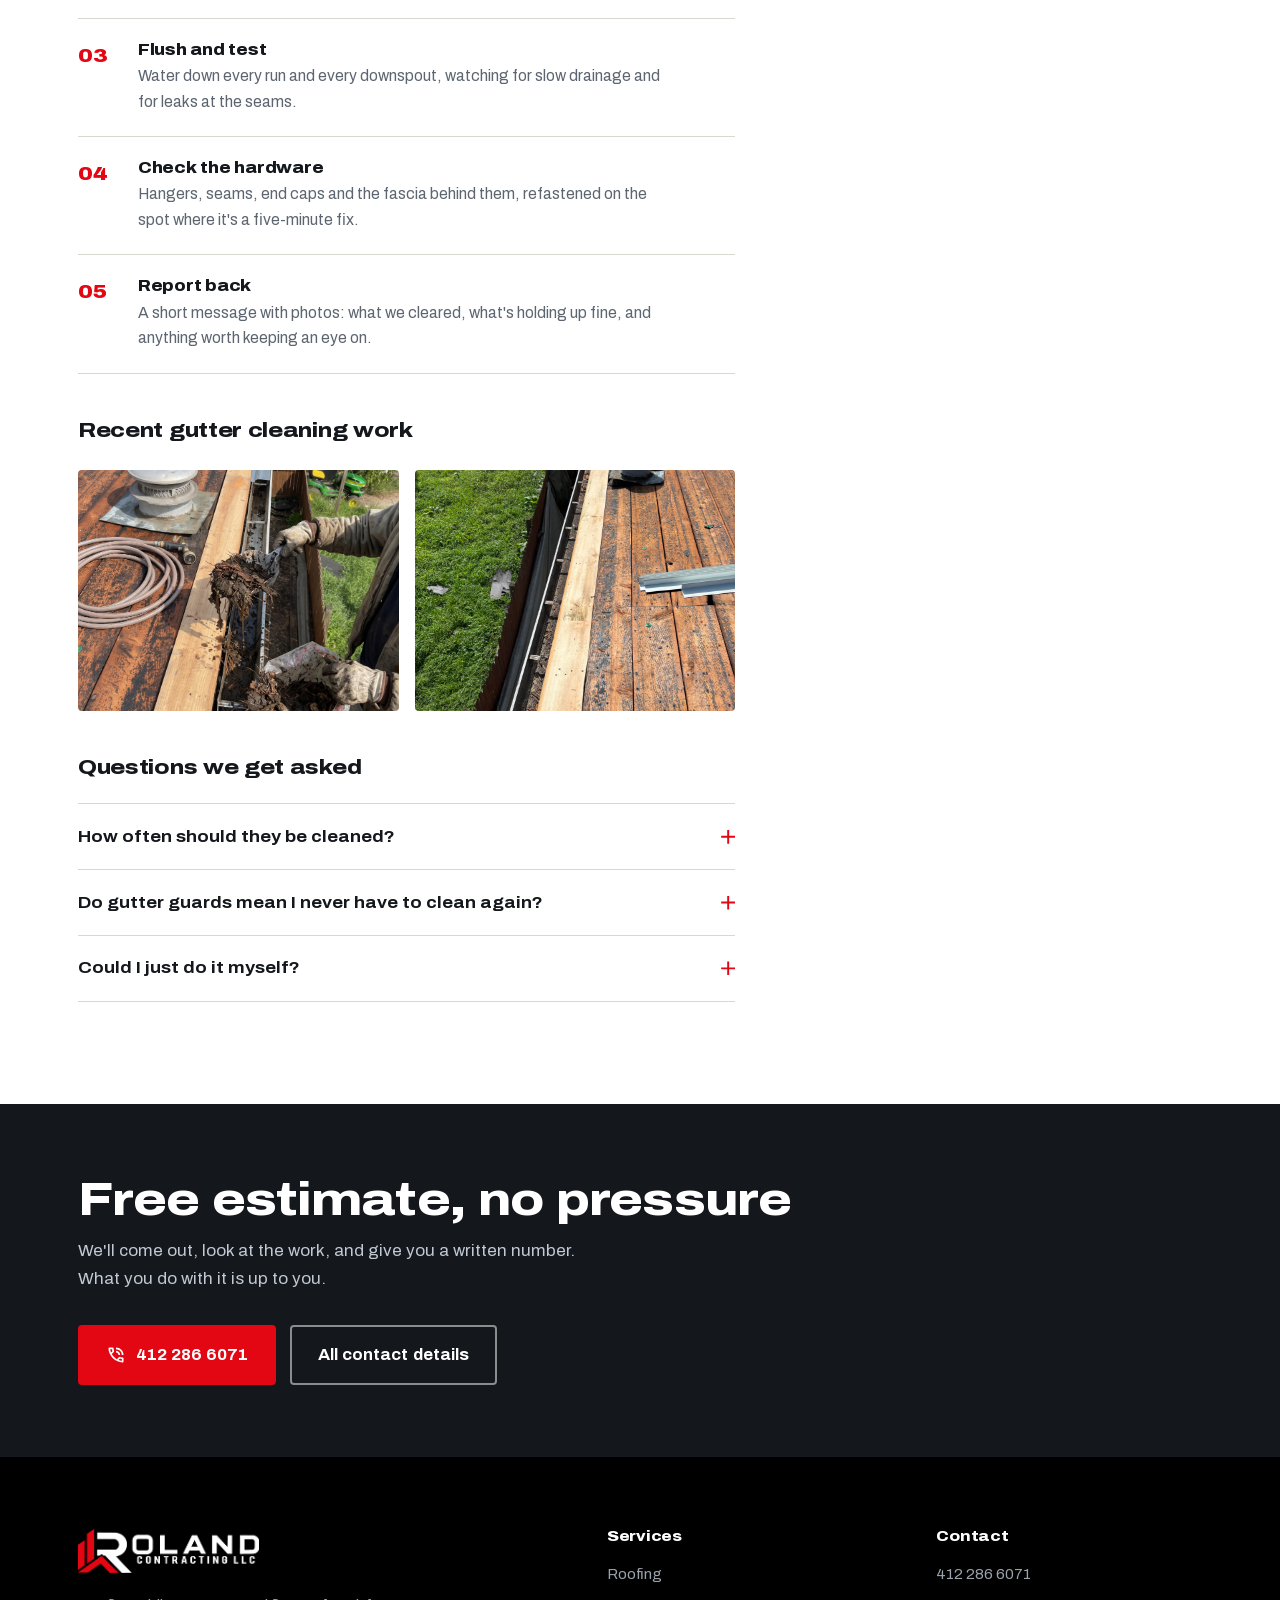
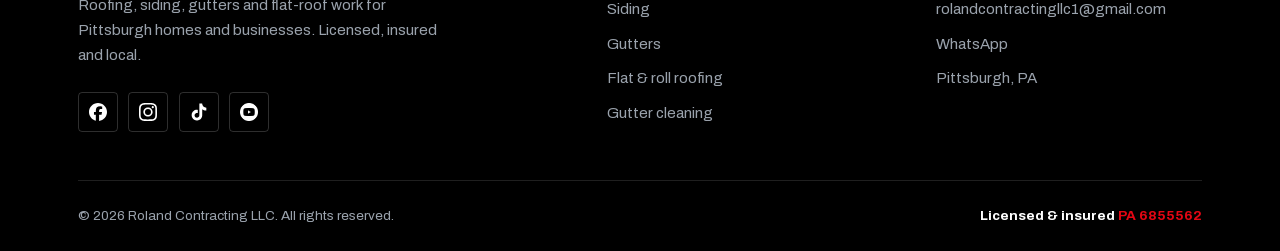
==== commit 44ae7c6b: "v2.2.1" ====
--- a/service-gutter-cleaning.html
+++ b/service-gutter-cleaning.html
@@ -21,6 +21,7 @@
             <a href="services.html">Services</a>
             <a href="index.html#our-work">Our Work</a>
             <a href="index.html#about-us">About Us</a>
+            <a href="index.html#faq">FAQ</a>
             <a href="index.html#contact-us">Contact</a>
             <a class="btn btn-primary nav-cta" href="tel:+14122866071">Call 412 286 6071</a>
         </nav>
@@ -122,7 +123,7 @@
                             <a href="service-roofing.html">Roofing</a>
                             <a href="service-siding.html">Siding</a>
                             <a href="service-gutters.html">Gutters</a>
-                            <a href="service-roll-roof.html">Roll roofing</a>
+                            <a href="service-roll-roof.html">Flat &amp; roll roofing</a>
                             <a href="service-gutter-cleaning.html" aria-current="page">Gutter cleaning</a>
                         </nav>
                     </div>
@@ -169,7 +170,7 @@
                         <li><a href="service-roofing.html">Roofing</a></li>
                         <li><a href="service-siding.html">Siding</a></li>
                         <li><a href="service-gutters.html">Gutters</a></li>
-                        <li><a href="service-roll-roof.html">Roll roofing</a></li>
+                        <li><a href="service-roll-roof.html">Flat &amp; roll roofing</a></li>
                         <li><a href="service-gutter-cleaning.html">Gutter cleaning</a></li>
                     </ul>
                 </div>
--- a/style.css
+++ b/style.css
@@ -1,15 +1,3 @@
-/* =========================================================
-   ROLAND CONTRACTING LLC — Pittsburgh, PA
-   style.css
-   ---------------------------------------------------------
-   Palette : brand red + storm slate + bone
-   Type    : Archivo variable (width axis echoes the logo)
-   Device  : the "pitch line" — one roof slope at the hero
-   ========================================================= */
-
-/* ---------- 0. Type face -------------------------------
-   Archivo variable, self-hosted. Both axes are live, so the
-   width axis can be pushed wide to echo the logo lettering. */
 @font-face {
   font-family: "Archivo";
   src: url("assets/fonts/archivo-var.woff2") format("woff2");
@@ -21,31 +9,26 @@
 
 /* ---------- 1. Tokens ---------------------------------- */
 :root {
-  /* brand */
   --red:        #e30613;
   --red-700:    #b00410;
   --red-050:    #fdeef0;
 
-  /* storm slate — echoes the sky in the hero photography */
   --slate-900:  #14181d;
   --slate-800:  #1e242b;
   --slate-700:  #2b333c;
   --slate-500:  #59636f;
   --slate-300:  #aab2bb;
 
-  /* light */
   --bone:       #f4f3f0;
   --bone-200:   #e3e1dc;
   --white:      #ffffff;
   --black:      #000000;
 
-  /* semantic */
   --text:       var(--slate-900);
   --text-soft:  #5c6570;
   --line:       #d9d7d2;
   --line-dark:  rgba(255, 255, 255, .14);
 
-  /* geometry */
   --radius:     4px;
   --radius-lg:  8px;
   --container:  1220px;
@@ -53,7 +36,6 @@
   --section-y:  clamp(4rem, 8vw, 7.5rem);
   --nav-h:      76px;
 
-  /* motion */
   --ease:       cubic-bezier(.2, .7, .3, 1);
 }
 
@@ -155,8 +137,6 @@
 .section-head { max-width: 66ch; margin-bottom: clamp(2.25rem, 4vw, 3.5rem); }
 .section-head p { margin-top: 1rem; }
 
-/* The gable mark — taken from the chevron in the logo.
-   Used instead of a generic all-caps eyebrow label. */
 .mark {
   display: block;
   width: 34px;
@@ -166,7 +146,6 @@
   clip-path: polygon(0 100%, 50% 0, 100% 100%, 74% 100%, 50% 51%, 26% 100%);
 }
 
-/* Surfaces */
 .surface-dark {
   background-color: var(--slate-900);
   color: var(--white);
@@ -200,8 +179,6 @@
 }
 .surface-texture-dark p { color: #c8ced6; }
 
-/* Icon recolouring — the source files ship in mixed colours,
-   so they get normalised here instead of duplicating files. */
 .icon-white { filter: brightness(0) invert(1); }
 .icon-dark  { filter: brightness(0); }
 
@@ -261,7 +238,6 @@
   gap: .875rem;
 }
 
-/* Text link with a red rule that thickens on hover */
 .link-more {
   display: inline-block;
   font-weight: 700;
@@ -298,7 +274,6 @@
   box-shadow: 0 1px 0 var(--line-dark);
 }
 
-/* Inner pages open with a solid bar */
 .navbar.is-static {
   background: var(--slate-900);
   box-shadow: 0 1px 0 var(--line-dark);
@@ -313,7 +288,6 @@
 
 .nav-logo img { height: 34px; width: auto; }
 
-/* The wordmark already lives inside the logo image */
 .nav-logo span {
   position: absolute;
   width: 1px; height: 1px;
@@ -410,7 +384,6 @@
     linear-gradient(95deg, rgba(8, 10, 13, .74) 0%, rgba(8, 10, 13, .08) 62%);
 }
 
-/* h1 stays for search engines; the visual headline sits inside .hero-content */
 .hero > h1 {
   position: absolute;
   width: 1px; height: 1px;
@@ -474,7 +447,6 @@
 
 .hero-btns { margin-top: 2.1rem; display: flex; flex-wrap: wrap; gap: .875rem; }
 
-/* The pitch line: one roof slope where the hero meets the page */
 .hero-ridge {
   position: absolute;
   left: 0; right: 0; bottom: -1px;
@@ -483,7 +455,6 @@
   z-index: 2;
 }
 
-/* Entrance — the single orchestrated motion on the page */
 .hero-content > * { animation: rise .8s var(--ease) both; }
 .hero-content > *:nth-child(1) { animation-delay: .05s; }
 .hero-content > *:nth-child(2) { animation-delay: .14s; }
@@ -584,7 +555,6 @@
 
 .service-card-body .link-more { margin-top: auto; align-self: flex-start; }
 
-/* Sixth cell in a five-service grid: turns an awkward gap into the ask */
 .service-cta {
   display: flex;
   flex-direction: column;
@@ -687,6 +657,50 @@
 .work-grid figure:nth-child(4) { grid-column: span 2; }
 .work-grid figure:nth-child(7) { grid-column: span 2; }
 
+/* ---------- 11b. Materials strip ----------------------- */
+.materials {
+  margin-top: clamp(2.5rem, 5vw, 4rem);
+  padding-top: clamp(2rem, 5vw, 3rem);
+  border-top: 1px solid var(--line);
+  display: grid;
+  grid-template-columns: minmax(0, 30ch) 1fr;
+  gap: clamp(1.5rem, 4vw, 3.5rem);
+  align-items: center;
+}
+
+.materials .mark { margin-bottom: .9rem; }
+.materials h3 { font-size: clamp(1.25rem, 2.2vw, 1.6rem); }
+
+.materials-note {
+  margin-top: .85rem;
+  font-size: .9375rem;
+  color: var(--text-soft);
+}
+
+.brand-list {
+  display: flex;
+  flex-wrap: wrap;
+  gap: .75rem;
+}
+
+.brand-list li {
+  padding: .9rem 1.6rem;
+  background: var(--bone);
+  border: 1px solid var(--line);
+  border-radius: var(--radius);
+  font-weight: 700;
+  font-size: .9375rem;
+  letter-spacing: .08em;
+  text-transform: uppercase;
+  color: var(--slate-700);
+  transition: border-color .18s var(--ease), color .18s var(--ease);
+}
+
+.brand-list li:hover {
+  border-color: var(--red);
+  color: var(--slate-900);
+}
+
 /* ---------- 12. About ---------------------------------- */
 .about-grid {
   display: grid;
@@ -866,7 +880,6 @@
 .license-tag { color: var(--white); font-weight: 700; }
 .license-tag span { color: var(--red); }
 
-/* ---------- 15. Inner page header ---------------------- */
 .page-hero {
   position: relative;
   isolation: isolate;
@@ -908,7 +921,6 @@
 .crumbs li { display: flex; gap: .5rem; }
 .crumbs li + li::before { content: "/"; color: var(--red); }
 
-/* ---------- 16. Service detail content ----------------- */
 .detail-grid {
   display: grid;
   grid-template-columns: minmax(0, 1.55fr) minmax(0, .95fr);
@@ -921,7 +933,6 @@
 .prose h3 { margin-top: 2.75rem; }
 .prose > h3:first-child { margin-top: 0; }
 
-/* Checklist — what a job includes */
 .checklist { display: grid; gap: .8rem; margin-top: 1.35rem; }
 .checklist li {
   position: relative;
@@ -938,7 +949,6 @@
 }
 .checklist strong { font-variation-settings: "wdth" 106; }
 
-/* Process — genuinely a sequence, so it is numbered */
 .process { counter-reset: step; margin-top: 1.5rem; }
 .process li {
   counter-increment: step;
@@ -1002,7 +1012,6 @@
 .side-nav a[aria-current="page"] { color: var(--red); }
 .side-nav a:last-child { border-bottom: 0; }
 
-/* Detail gallery */
 .detail-gallery {
   display: grid;
   grid-template-columns: repeat(auto-fit, minmax(190px, 1fr));
@@ -1016,7 +1025,6 @@
   border-radius: var(--radius);
 }
 
-/* FAQ */
 .faq { margin-top: 1.5rem; }
 .faq details {
   border-top: 1px solid var(--line);
@@ -1045,7 +1053,6 @@
 .faq details[open] summary::after { transform: rotate(135deg); }
 .faq details p { margin-top: .85rem; font-size: .975rem; color: var(--text-soft); max-width: 68ch; }
 
-/* Final CTA on inner pages */
 .cta-strip {
   background: var(--slate-900);
   color: var(--white);
@@ -1060,7 +1067,6 @@
 }
 .cta-strip p { color: #c1c9d2; margin-top: .75rem; max-width: 52ch; }
 
-/* Stats row on the services index */
 .stats-row {
   display: grid;
   grid-template-columns: repeat(auto-fit, minmax(200px, 1fr));
@@ -1082,7 +1088,201 @@
 }
 .stat p { font-size: .95rem; color: var(--text-soft); }
 
-/* Floating WhatsApp shortcut */
+
+/* ---------- Home: service tags ------------------------- */
+.card-tags {
+  display: flex;
+  flex-wrap: wrap;
+  gap: .4rem;
+  margin: -.35rem 0 1.25rem;
+}
+.card-tags li {
+  padding: .22rem .6rem;
+  font-size: .8rem;
+  font-weight: 600;
+  color: var(--slate-700);
+  background: var(--bone);
+  border: 1px solid var(--bone-200);
+  border-radius: 999px;
+}
+
+/* ---------- Home: storm damage ------------------------- */
+.storm {
+  position: relative;
+  isolation: isolate;
+  color: var(--white);
+  padding-block: clamp(3.5rem, 7vw, 6rem);
+  overflow: hidden;
+}
+.storm::before {
+  content: "";
+  position: absolute; inset: 0; z-index: -2;
+  background: url("assets/fondo_2.jpeg") center / cover no-repeat;
+}
+.storm::after {
+  content: "";
+  position: absolute; inset: 0; z-index: -1;
+  background: linear-gradient(90deg, rgba(10, 12, 16, .95) 0%, rgba(10, 12, 16, .84) 60%, rgba(10, 12, 16, .6) 100%);
+}
+.storm-inner {
+  display: grid;
+  grid-template-columns: 1.2fr .8fr;
+  gap: clamp(2rem, 5vw, 4.5rem);
+  align-items: center;
+}
+.storm-copy > p { color: #d3d9e0; margin-top: 1rem; max-width: 52ch; }
+.storm-list {
+  display: grid;
+  gap: .75rem;
+  margin-top: 1.6rem;
+  max-width: 56ch;
+}
+.storm-list li {
+  position: relative;
+  padding-left: 1.6rem;
+  color: #d3d9e0;
+}
+.storm-list li::before {
+  content: "";
+  position: absolute;
+  left: 0; top: .5em;
+  width: 12px; height: 7px;
+  background: var(--red);
+  clip-path: polygon(0 100%, 50% 0, 100% 100%, 74% 100%, 50% 51%, 26% 100%);
+}
+.storm-list strong { color: var(--white); }
+.storm .btn-row { margin-top: 1.9rem; }
+.storm-note { margin-top: 1rem; font-size: .9rem; font-weight: 600; color: #ff8a90; }
+.storm-media {
+  aspect-ratio: 4 / 5;
+  border-radius: var(--radius);
+  overflow: hidden;
+  border-left: 4px solid var(--red);
+}
+.storm-media img { width: 100%; height: 100%; object-fit: cover; }
+
+/* ---------- Home: four-step process -------------------- */
+.steps {
+  display: grid;
+  grid-template-columns: repeat(4, 1fr);
+  counter-reset: step;
+  border-top: 3px solid var(--slate-900);
+}
+.steps li {
+  counter-increment: step;
+  position: relative;
+  padding: 2rem clamp(1rem, 2vw, 1.75rem) 0 0;
+}
+.steps li + li { padding-left: clamp(1rem, 2vw, 1.75rem); border-left: 1px solid var(--line); }
+.steps li::before {
+  content: counter(step);
+  display: block;
+  margin-bottom: 1rem;
+  font-family: "Archivo", sans-serif;
+  font-size: 3rem;
+  font-variation-settings: "wdth" 122;
+  font-weight: 900;
+  line-height: 1;
+  color: var(--red);
+}
+.steps h3 { margin-bottom: .55rem; }
+.steps p { font-size: .975rem; color: var(--text-soft); }
+
+/* ---------- Home: warning signs ------------------------ */
+.signs-layout {
+  display: grid;
+  grid-template-columns: .85fr 1.15fr;
+  gap: clamp(2rem, 5vw, 4.5rem);
+  align-items: start;
+}
+.signs-head { position: sticky; top: calc(var(--nav-h) + 2rem); }
+.signs-head .lead { margin: 1rem 0 1.75rem; }
+.signs-grid {
+  display: grid;
+  grid-template-columns: repeat(2, 1fr);
+  gap: 1px;
+  background: var(--line);
+  border: 1px solid var(--line);
+}
+.signs-grid li { background: var(--white); padding: 1.5rem 1.4rem; }
+.signs-grid h3 { font-size: 1.1rem; margin-bottom: .45rem; }
+.signs-grid p { font-size: .95rem; color: var(--text-soft); }
+
+/* ---------- Home: video walk-through ------------------- */
+.walkthrough {
+  display: grid;
+  grid-template-columns: 1.2fr .8fr;
+  gap: clamp(2rem, 5vw, 4rem);
+  align-items: center;
+  margin-top: clamp(3rem, 6vw, 4.5rem);
+}
+.walkthrough h3 { font-size: clamp(1.25rem, 2.2vw, 1.6rem); margin-bottom: 1rem; }
+.walkthrough-copy p { color: var(--text-soft); max-width: 52ch; }
+.walkthrough-copy p + p { margin-top: .9rem; }
+.walkthrough-video {
+  justify-self: center;
+  width: min(100%, 340px);
+  aspect-ratio: 9 / 16;
+  background: var(--slate-900);
+  border-radius: var(--radius-lg);
+  overflow: hidden;
+}
+.walkthrough-video video { width: 100%; height: 100%; object-fit: cover; }
+
+/* ---------- Home: service area ------------------------- */
+.section--tight { padding-block: clamp(3.5rem, 6vw, 5rem); }
+.area-layout {
+  display: grid;
+  grid-template-columns: .9fr 1.1fr;
+  gap: clamp(2rem, 5vw, 4.5rem);
+  align-items: center;
+}
+.area-layout .lead { margin-top: 1rem; }
+.area-list {
+  display: flex;
+  flex-wrap: wrap;
+  gap: .55rem;
+}
+.area-list li {
+  padding: .55rem 1rem;
+  font-weight: 600;
+  border: 1px solid var(--line);
+  border-radius: var(--radius);
+  background: var(--white);
+}
+.area-list li:first-child { background: var(--slate-900); color: var(--white); border-color: var(--slate-900); }
+
+/* ---------- Home: FAQ ---------------------------------- */
+.faq-layout {
+  display: grid;
+  grid-template-columns: .8fr 1.2fr;
+  gap: clamp(2rem, 5vw, 4.5rem);
+  align-items: start;
+}
+.faq-layout .faq { margin-top: 0; }
+
+/* ---------- Service pages: sub-services ---------------- */
+.subservices {
+  display: grid;
+  grid-template-columns: repeat(auto-fit, minmax(220px, 1fr));
+  gap: 1px;
+  margin-top: 1.35rem;
+  background: var(--line);
+  border: 1px solid var(--line);
+}
+.subservices li { background: var(--white); padding: 1.25rem 1.2rem; }
+.subservices h4 { margin-bottom: .35rem; }
+.subservices h4::before {
+  content: "";
+  display: inline-block;
+  width: 12px; height: 7px;
+  margin-right: .5rem;
+  vertical-align: .15em;
+  background: var(--red);
+  clip-path: polygon(0 100%, 50% 0, 100% 100%, 74% 100%, 50% 51%, 26% 100%);
+}
+.subservices p { font-size: .95rem; color: var(--text-soft); }
+
 .wa-float {
   position: fixed;
   right: clamp(1rem, 3vw, 1.75rem);
@@ -1099,10 +1299,16 @@
 .wa-float img { width: 28px; height: 28px; }
 .wa-float:hover { transform: scale(1.07); }
 
-/* =========================================================
-   17. Responsive
-   ========================================================= */
 @media (max-width: 1080px) {
+  .storm-inner,
+  .walkthrough,
+  .signs-layout,
+  .area-layout,
+  .faq-layout { grid-template-columns: 1fr; }
+  .signs-head { position: static; }
+  .storm-media { aspect-ratio: 16 / 9; max-width: 640px; }
+  .steps { grid-template-columns: repeat(2, 1fr); }
+  .steps li:nth-child(3) { border-left: 0; padding-left: 0; }
   .franja-inner { grid-template-columns: 1fr; }
   .experience-box { justify-self: start; }
   .detail-grid { grid-template-columns: 1fr; }
@@ -1116,6 +1322,7 @@
 
 @media (max-width: 900px) {
   :root { --nav-h: 64px; }
+  .materials {grid-template-columns: 1fr;}
 
   .nav-toggle { display: flex; }
 
@@ -1167,6 +1374,11 @@
 }
 
 @media (max-width: 560px) {
+  .steps { grid-template-columns: 1fr; }
+  .steps li,
+  .steps li + li { padding: 1.5rem 0; border-left: 0; border-bottom: 1px solid var(--line); }
+  .signs-grid { grid-template-columns: 1fr; }
+  .storm .btn { width: 100%; }
   body { font-size: 1rem; }
 
   .hero { min-height: 92svh; align-items: center; }
@@ -1189,9 +1401,6 @@
   .hours dd { margin-bottom: .6rem; }
 }
 
-/* =========================================================
-   18. Accessibility & print
-   ========================================================= */
 @media (prefers-reduced-motion: reduce) {
   html { scroll-behavior: auto; }
   *,
@@ -1205,7 +1414,7 @@
 }
 
 @media print {
-  .navbar, .wa-float, .hero-ridge, .contact-map { display: none; }
+  .navbar, .wa-float, .hero-ridge, .contact-map, .walkthrough-video { display: none; }
   body { color: #000; }
   .surface-dark,
   .surface-texture-dark,
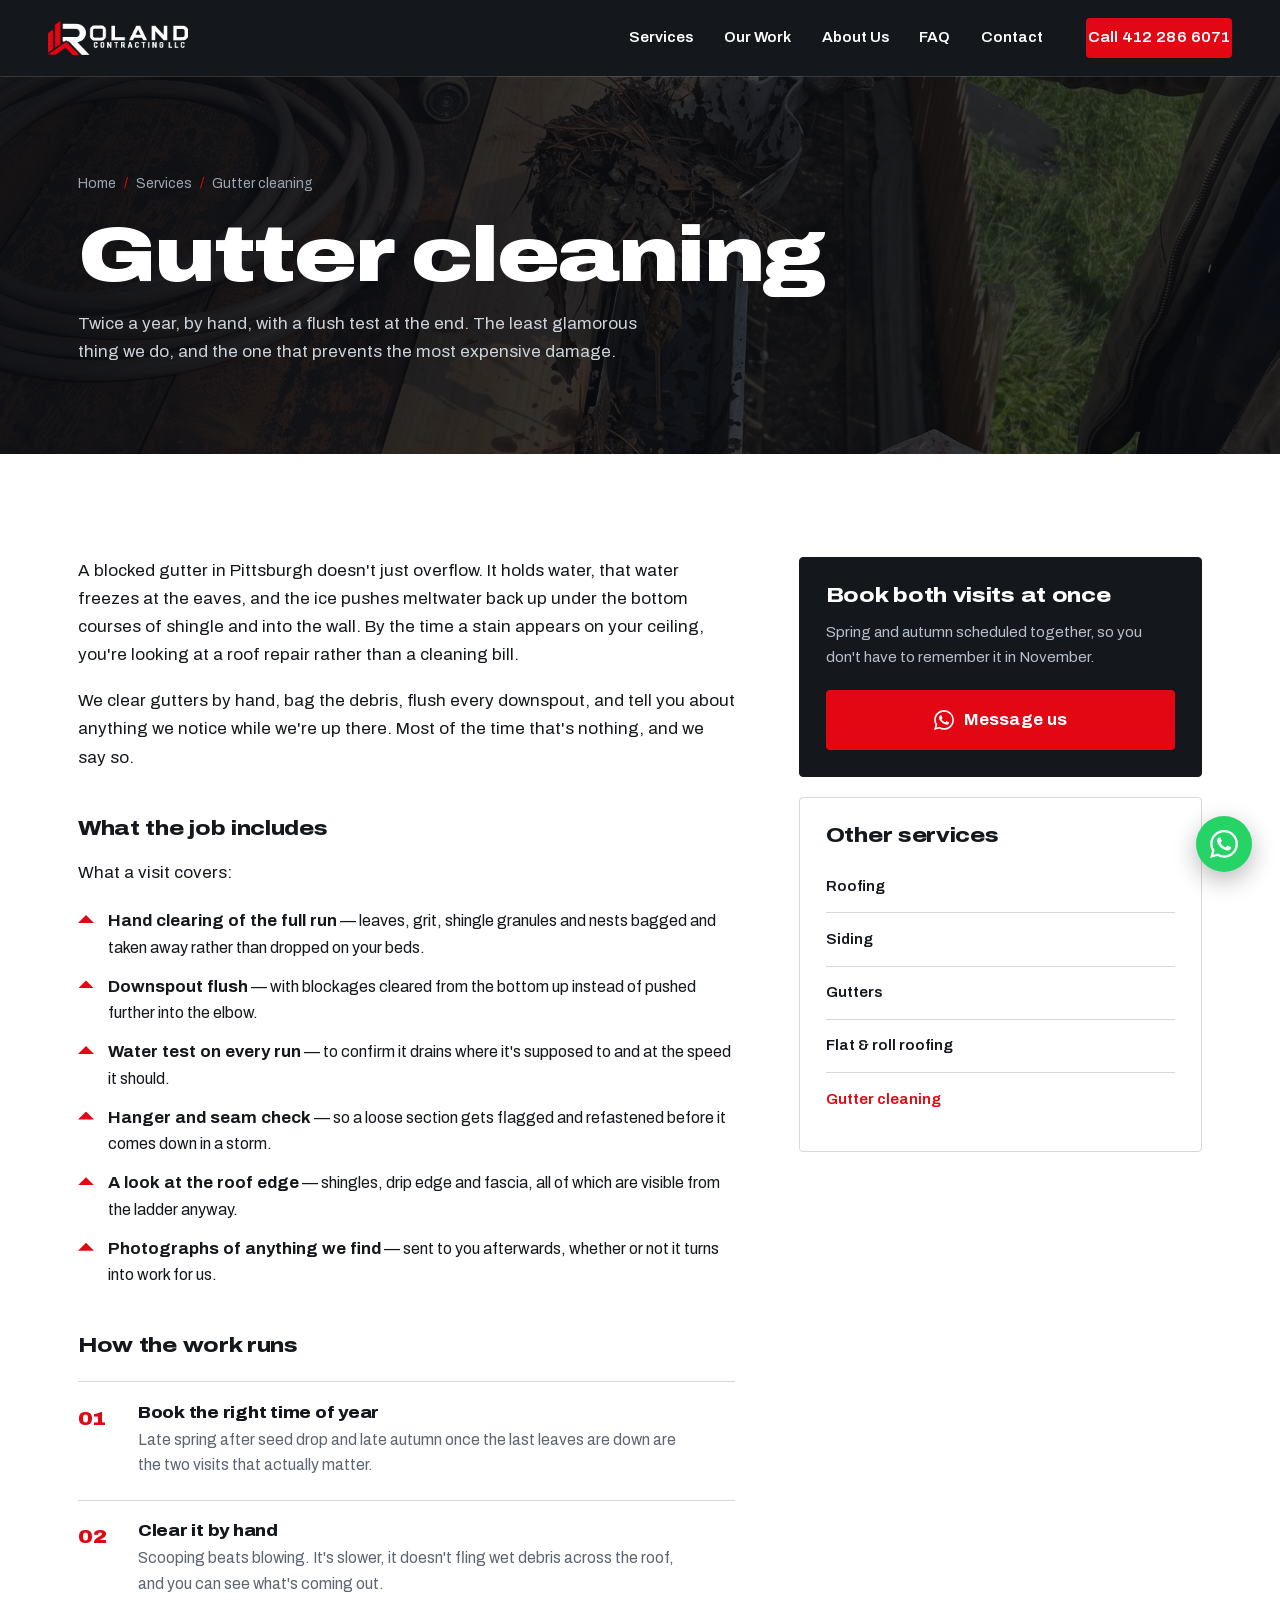
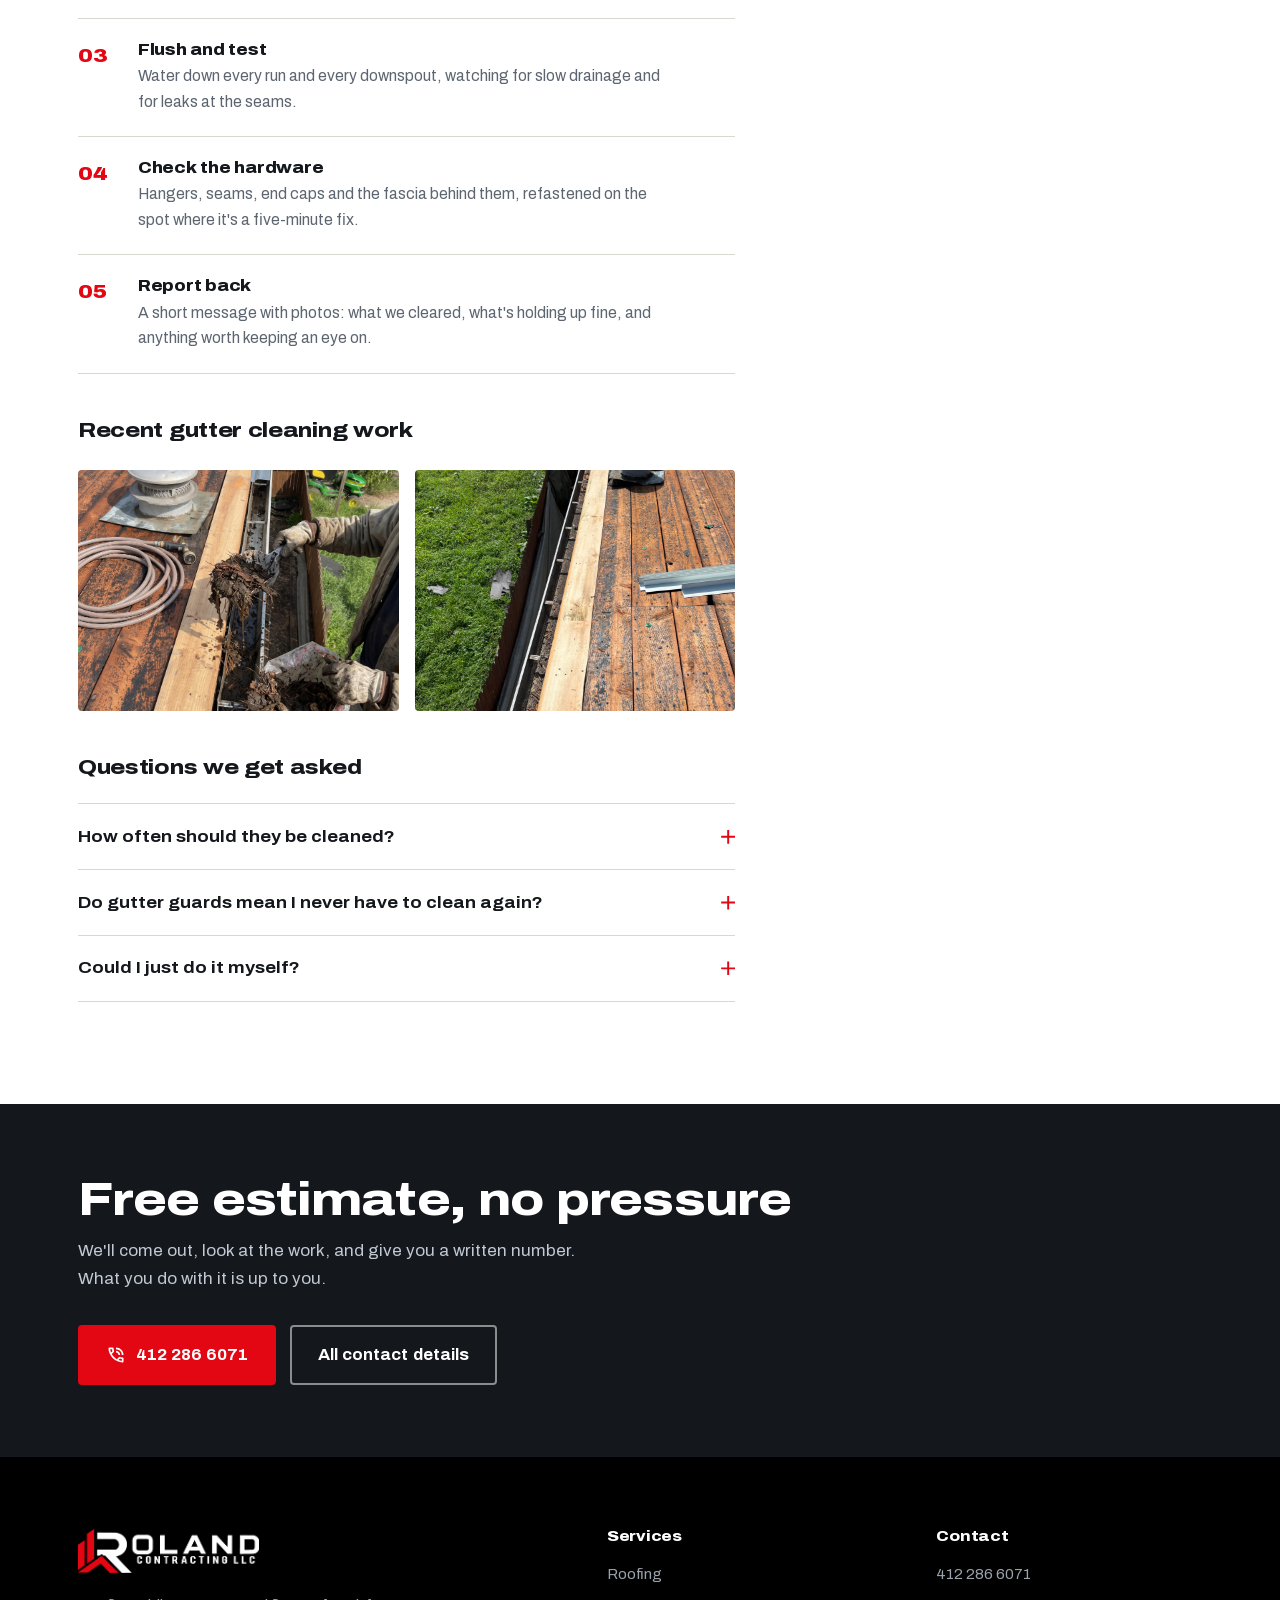
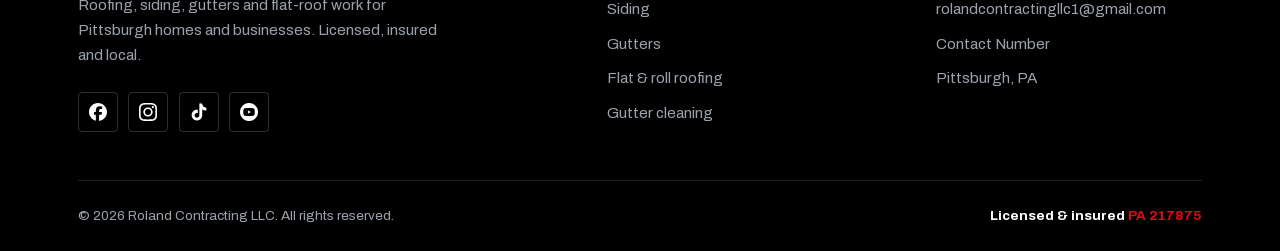
==== commit 7b89a490: "v2.4" ====
--- a/service-gutter-cleaning.html
+++ b/service-gutter-cleaning.html
@@ -112,8 +112,8 @@
                     <div class="side-card side-card--dark">
                         <h3>Book both visits at once</h3>
                         <p>Spring and autumn scheduled together, so you don't have to remember it in November.</p>
-                        <a class="btn btn-primary" href="https://wa.me/14122866071" target="_blank" rel="noopener">
-                            <img src="assets/iconos/whatsapp.svg" alt="" aria-hidden="true" class="icon-white"> WhatsApp us
+                        <a class="btn btn-primary" href="sms:+14122866071" target="_blank" rel="noopener">
+                            <img src="assets/iconos/whatsapp.svg" alt="" aria-hidden="true" class="icon-white"> Message us
                         </a>
                     </div>
 
@@ -180,7 +180,7 @@
                     <ul>
                         <li><a href="tel:+14122866071">412 286 6071</a></li>
                         <li><a href="mailto:rolandcontractingllc1@gmail.com">rolandcontractingllc1@gmail.com</a></li>
-                        <li><a href="https://wa.me/14122866071" target="_blank" rel="noopener">WhatsApp</a></li>
+                        <li><a href="sms:+14122866071" target="_blank" rel="noopener">Contact Number</a></li>
                         <li>Pittsburgh, PA</li>
                     </ul>
                 </div>
@@ -188,7 +188,7 @@
 
             <div class="footer-bottom">
                 <p>&copy; 2026 Roland Contracting LLC. All rights reserved.</p>
-                <p class="license-tag">Licensed &amp; insured <span>PA 6855562</span></p>
+                <p class="license-tag">Licensed &amp; insured <span>PA 217875</span></p>
             </div>
         </div>
     </footer>
--- a/style.css
+++ b/style.css
@@ -7,7 +7,6 @@
   font-display: swap;
 }
 
-/* ---------- 1. Tokens ---------------------------------- */
 :root {
   --red:        #e30613;
   --red-700:    #b00410;
@@ -39,7 +38,6 @@
   --ease:       cubic-bezier(.2, .7, .3, 1);
 }
 
-/* ---------- 2. Reset ----------------------------------- */
 *,
 *::before,
 *::after { box-sizing: border-box; }
@@ -93,7 +91,6 @@
   color: var(--white);
 }
 
-/* ---------- 3. Typography ------------------------------ */
 h1, h2, h3, h4 {
   font-family: "Archivo", "Arial Black", sans-serif;
   font-variation-settings: "wdth" 118;
@@ -124,7 +121,6 @@
   max-width: 62ch;
 }
 
-/* ---------- 4. Layout utilities ------------------------ */
 .container {
   width: 100%;
   max-width: var(--container);
@@ -182,7 +178,6 @@
 .icon-white { filter: brightness(0) invert(1); }
 .icon-dark  { filter: brightness(0); }
 
-/* ---------- 5. Buttons --------------------------------- */
 .btn {
   --btn-bg: var(--red);
   --btn-fg: var(--white);
@@ -252,7 +247,6 @@
   box-shadow: inset 0 -8px 0 var(--red-050);
 }
 
-/* ---------- 6. Navbar ---------------------------------- */
 .navbar {
   position: fixed;
   inset: 0 0 auto 0;
@@ -353,7 +347,6 @@
 .nav-toggle[aria-expanded="true"] span:nth-child(2) { opacity: 0; }
 .nav-toggle[aria-expanded="true"] span:nth-child(3) { transform: translateY(-10px) rotate(-45deg); }
 
-/* ---------- 7. Hero ------------------------------------ */
 .hero {
   position: relative;
   isolation: isolate;
@@ -467,7 +460,6 @@
   to   { opacity: 1; transform: none; }
 }
 
-/* ---------- 8. Trust strip ----------------------------- */
 .trust {
   background: var(--red);
   color: var(--white);
@@ -498,7 +490,6 @@
   color: rgba(255, 255, 255, .88);
 }
 
-/* ---------- 9. Services grid --------------------------- */
 .services-grid {
   display: grid;
   grid-template-columns: repeat(auto-fit, minmax(272px, 1fr));
@@ -573,7 +564,6 @@
 .service-cta p { color: #c1c9d2; font-size: .975rem; }
 .service-cta .btn { align-self: flex-start; }
 
-/* ---------- 10. CTA band ------------------------------- */
 .franja {
   position: relative;
   isolation: isolate;
@@ -632,7 +622,6 @@
   max-width: 8ch;
 }
 
-/* ---------- 11. Work gallery --------------------------- */
 .work-grid {
   display: grid;
   grid-template-columns: repeat(4, 1fr);
@@ -657,7 +646,6 @@
 .work-grid figure:nth-child(4) { grid-column: span 2; }
 .work-grid figure:nth-child(7) { grid-column: span 2; }
 
-/* ---------- 11b. Materials strip ----------------------- */
 .materials {
   margin-top: clamp(2.5rem, 5vw, 4rem);
   padding-top: clamp(2rem, 5vw, 3rem);
@@ -701,7 +689,6 @@
   color: var(--slate-900);
 }
 
-/* ---------- 12. About ---------------------------------- */
 .about-grid {
   display: grid;
   grid-template-columns: 1.1fr .9fr;
@@ -761,7 +748,6 @@
   clip-path: polygon(0 100%, 50% 0, 100% 100%);
 }
 
-/* ---------- 13. Contact -------------------------------- */
 .contact-grid {
   display: grid;
   grid-template-columns: 1fr 1fr;
@@ -825,7 +811,6 @@
 .hours dt { font-weight: 600; }
 .hours dd { margin: 0; color: var(--text-soft); text-align: right; }
 
-/* ---------- 14. Footer --------------------------------- */
 .footer {
   background: var(--black);
   color: #9aa2ac;
@@ -1088,8 +1073,6 @@
 }
 .stat p { font-size: .95rem; color: var(--text-soft); }
 
-
-/* ---------- Home: service tags ------------------------- */
 .card-tags {
   display: flex;
   flex-wrap: wrap;
@@ -1106,7 +1089,6 @@
   border-radius: 999px;
 }
 
-/* ---------- Home: storm damage ------------------------- */
 .storm {
   position: relative;
   isolation: isolate;
@@ -1161,7 +1143,6 @@
 }
 .storm-media img { width: 100%; height: 100%; object-fit: cover; }
 
-/* ---------- Home: four-step process -------------------- */
 .steps {
   display: grid;
   grid-template-columns: repeat(4, 1fr);
@@ -1188,7 +1169,6 @@
 .steps h3 { margin-bottom: .55rem; }
 .steps p { font-size: .975rem; color: var(--text-soft); }
 
-/* ---------- Home: warning signs ------------------------ */
 .signs-layout {
   display: grid;
   grid-template-columns: .85fr 1.15fr;
@@ -1208,7 +1188,6 @@
 .signs-grid h3 { font-size: 1.1rem; margin-bottom: .45rem; }
 .signs-grid p { font-size: .95rem; color: var(--text-soft); }
 
-/* ---------- Home: video walk-through ------------------- */
 .walkthrough {
   display: grid;
   grid-template-columns: 1.2fr .8fr;
@@ -1229,7 +1208,6 @@
 }
 .walkthrough-video video { width: 100%; height: 100%; object-fit: cover; }
 
-/* ---------- Home: service area ------------------------- */
 .section--tight { padding-block: clamp(3.5rem, 6vw, 5rem); }
 .area-layout {
   display: grid;
@@ -1252,7 +1230,6 @@
 }
 .area-list li:first-child { background: var(--slate-900); color: var(--white); border-color: var(--slate-900); }
 
-/* ---------- Home: FAQ ---------------------------------- */
 .faq-layout {
   display: grid;
   grid-template-columns: .8fr 1.2fr;
@@ -1261,7 +1238,6 @@
 }
 .faq-layout .faq { margin-top: 0; }
 
-/* ---------- Service pages: sub-services ---------------- */
 .subservices {
   display: grid;
   grid-template-columns: repeat(auto-fit, minmax(220px, 1fr));
